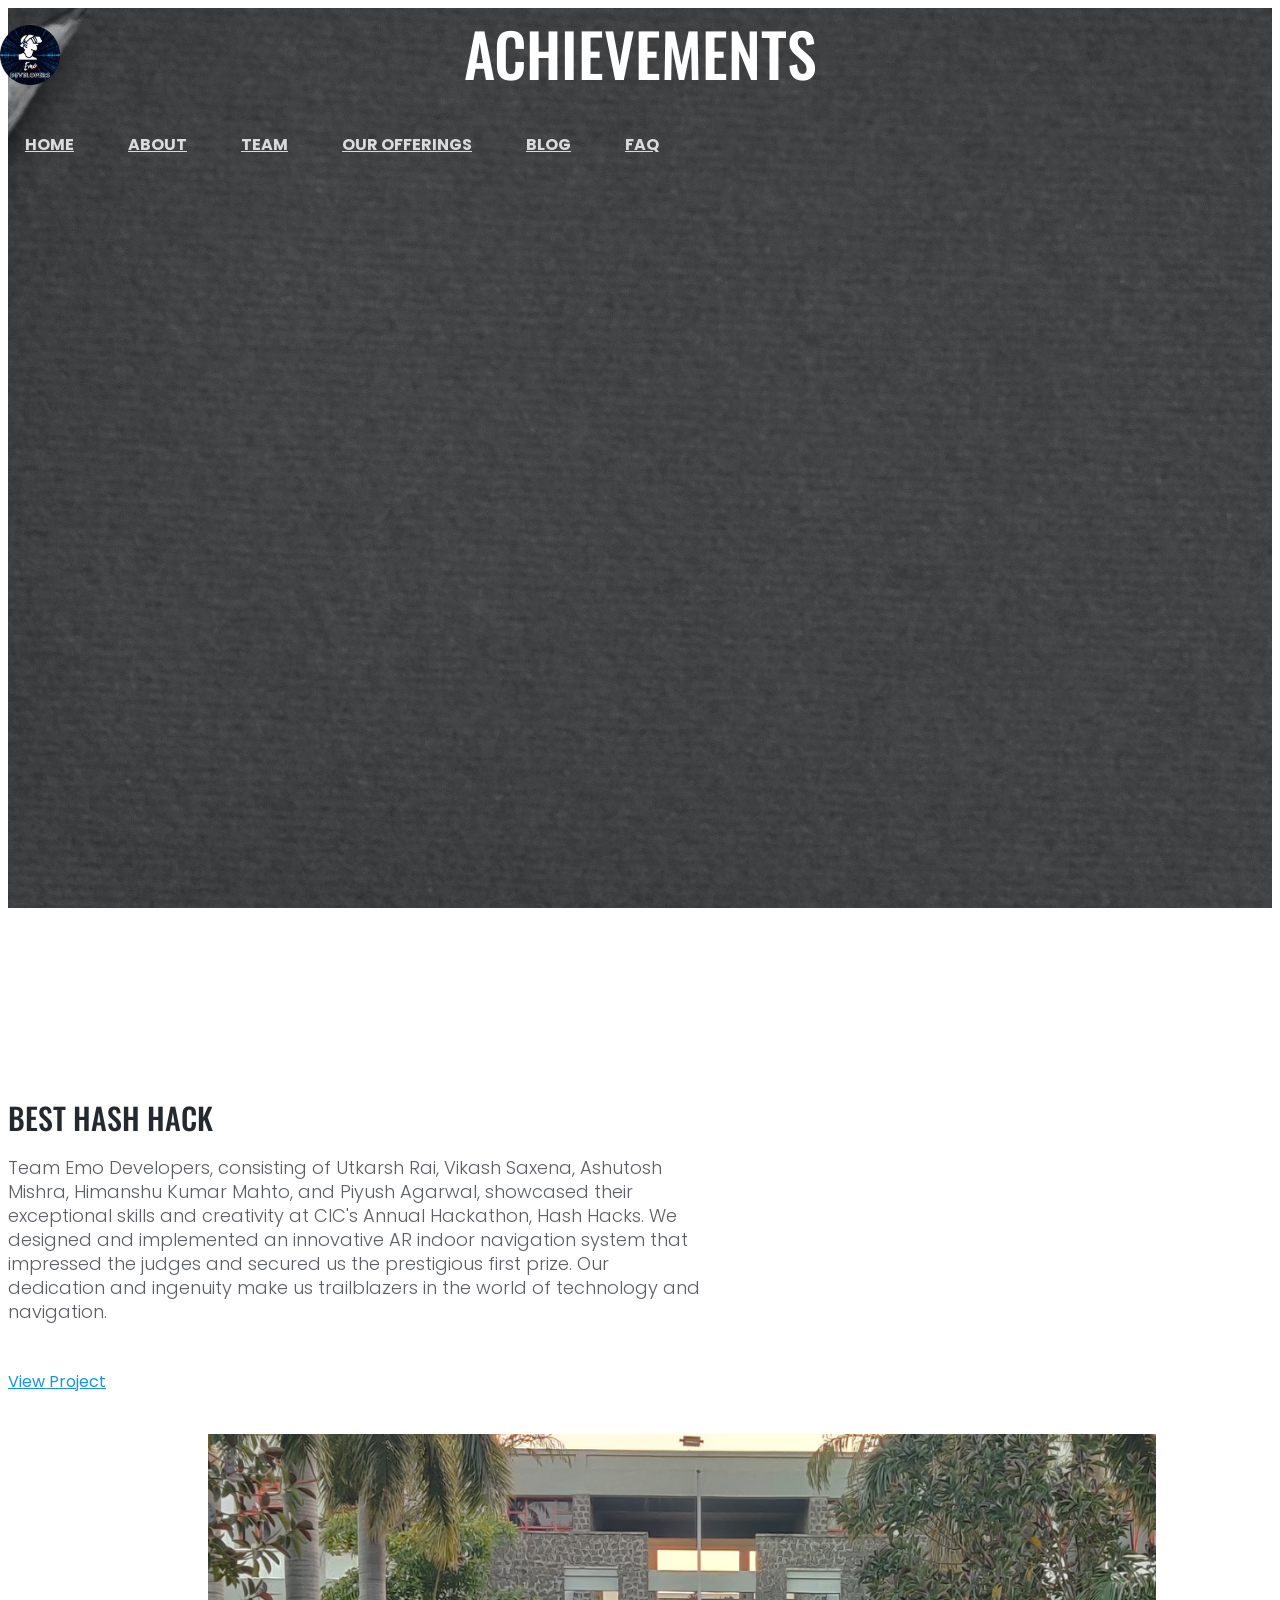
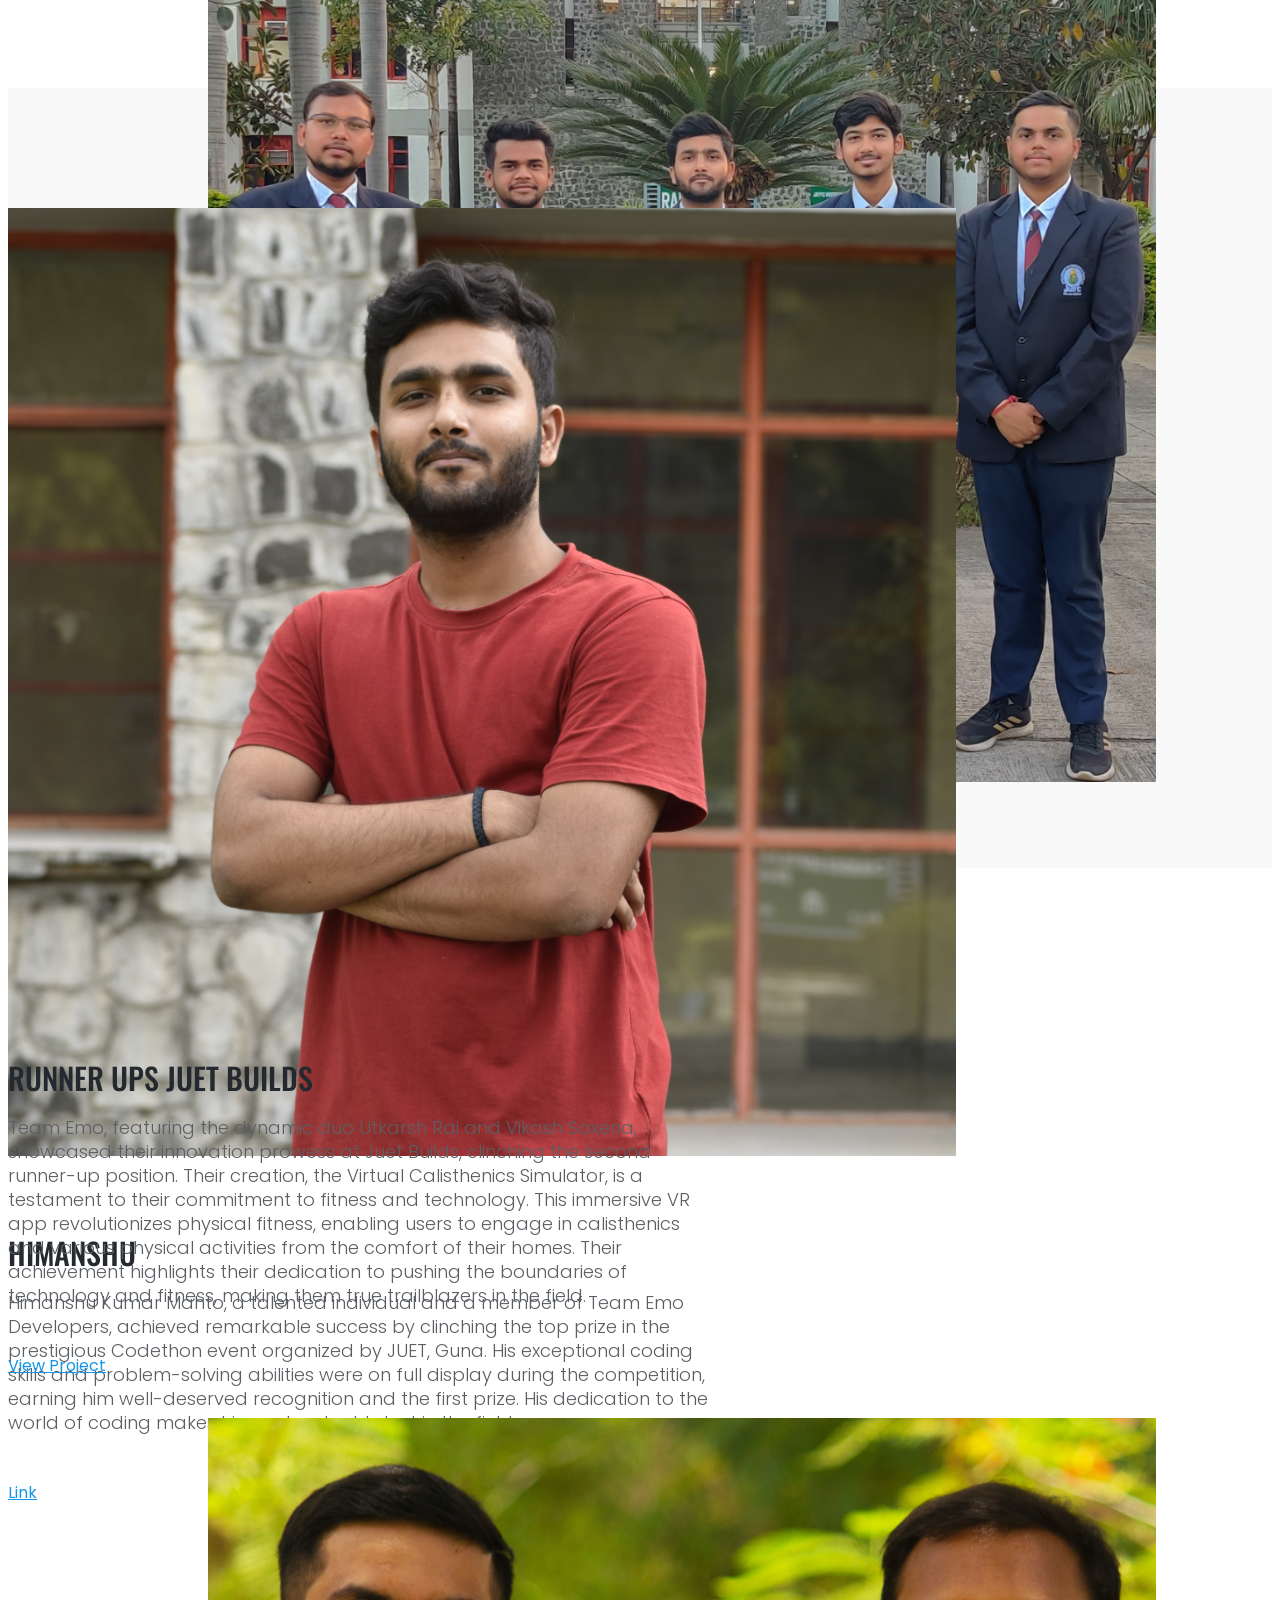
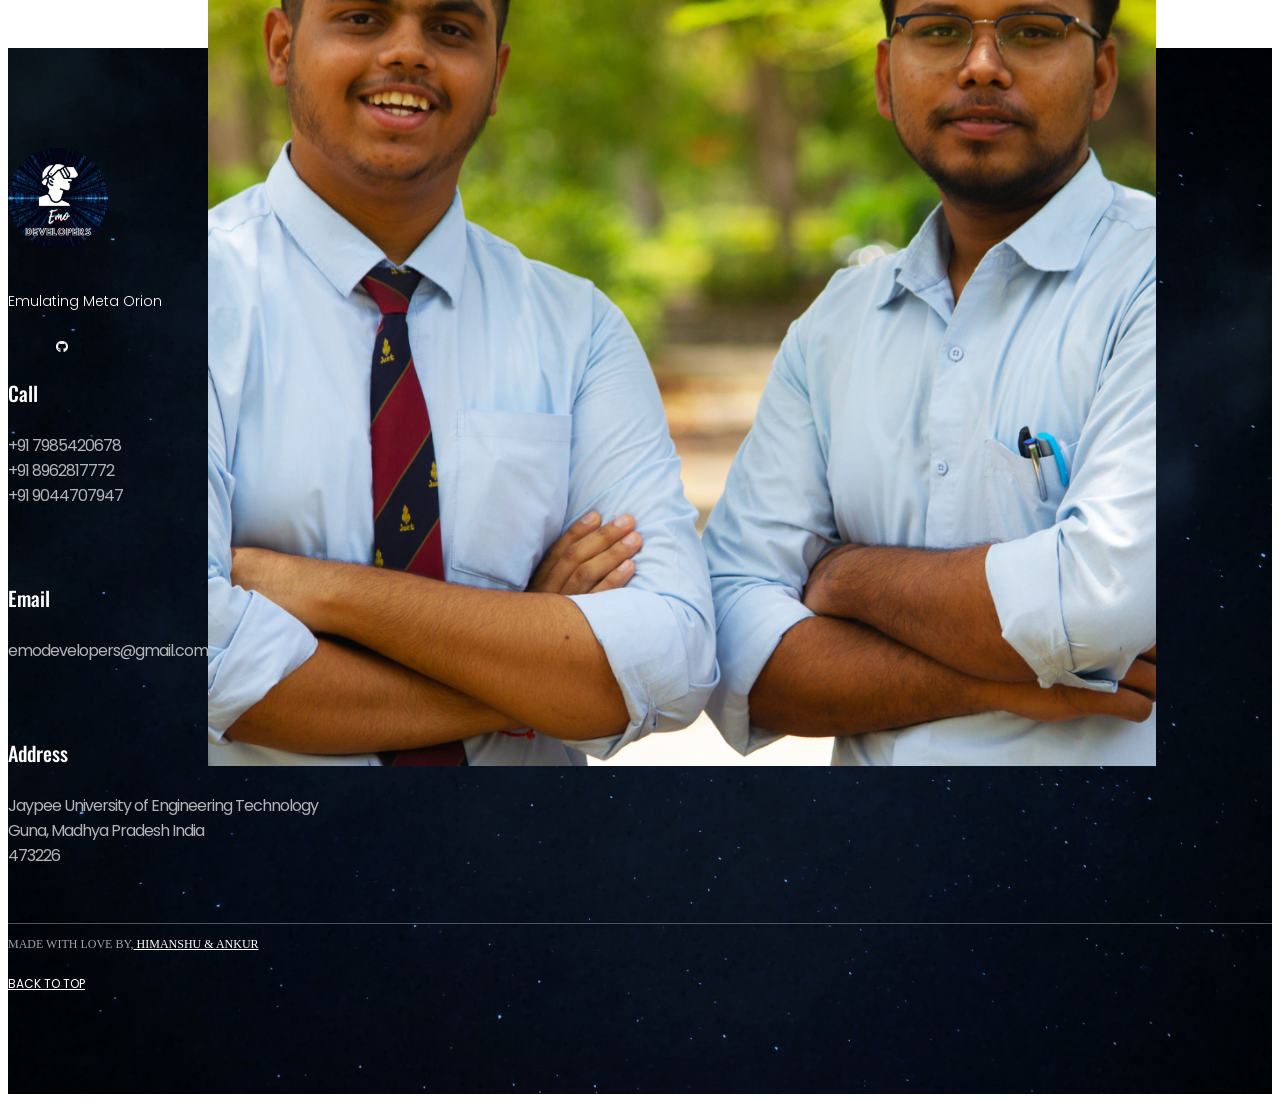
==== Achievements.html @ 31261d49 "Made changes to Achievements page" ====
<!DOCTYPE html>
<html lang="en">
    <head>
        <meta charset="utf-8">
            <meta http-equiv="x-ua-compatible" content="ie=edge">
            <title> Achievements</title>
            <meta name="description" content="Explore immersive AR and VR experiences | EMO Developers | Elevate your web and mobile projects with our expertise in AR, VR, Android, and Web development. Transform ideas into captivating digital realities.">
            <meta name="viewport" content="width=device-width, initial-scale=1">

            <link rel="manifest" href="site.webmanifest">
            <link rel="shortcut icon" type="image/x-icon" href="img/emoLogoCircular.png">
            <!-- Place favicon.ico in the root directory -->

            <!-- CSS here -->
            <link rel="stylesheet" href="css/bootstrap.min.css">
            <link rel="stylesheet" href="css/owl.carousel.min.css">
            <link rel="stylesheet" href="css/elegant.css">
            <link rel="stylesheet" href="css/magnific-popup.css">
            <link rel="stylesheet" href="css/fontawesome-all.min.css">
            <link rel="stylesheet" href="css/meanmenu.css">
            <link rel="stylesheet" href="css/default.css">
            <link rel="stylesheet" href="css/style.css">
            <link rel="stylesheet" href="css/responsive.css">
            <link rel="stylesheet" href="https://cdnjs.cloudflare.com/ajax/libs/font-awesome/6.0.0-beta3/css/all.min.css">
    </head>
    <body>
        <header>
            <div class="header-area  transparent-header">
                <div class="container">
                    <div class="row">
                        <div class="col-xl-2 col-lg-2 col-md-2">
                            <div class="logo">
                                <a href="index.html"> <img src="img/emoLogoCircular.png" alt="styler"  style="width: 60px;"/> </a>
                            </div>
                        </div>
                        <div class="col-xl-10 col-lg-10 col-md-10">
                            <div class="menu text-right">
                                <nav id="mobile-menu">
                                    <ul>
                                        <li> <a href="index.html"> HOME </a></li>
                                        <li> <a name="#about" href="index.html">About</a></li>
                                        <li> <a href="#team"> Team </a></li>
                                        <li> <a href="#services">Our Offerings</a></li>
                                        <li> <a href="#blog"> Blog</a></li>
                                        <li> <a href="#faq"> FAQ</a></li>
                                            <!-- <a href="#"> <i class="icon_bag_alt"></i> </a>
                                            <a href="#"> <i class="icon_search"></i> </a> -->
                                    </ul>
                                </nav>
                                <div class="mobile-menu"> </div>
                            </div>
                        </div>
                    </div>
                </div>
            </div>
        </header>

        <div class="slider-area" id="Home">
            <!-- <div class="slider-active owl-carousel"> -->
                <div class="single-slider d-flex justify-content-center align-items-center" style="background-image: url(img/bg/blogbackground.jpg);">
                    <div class="slider-inner">
                        <h2>Achievements</h2>
                    </div>
                </div>
        </div>
        <!-- Image on right and text on the left -->
        <div class="welcome-area pt-120 pb-60" id="about" style="height: 600px;">
            <div class="container">
                <div class="row">
                    <div class="col-xl-6 col-lg-6">
                        <div class="welcome mt-70 mb-40">
                            <h2> BEST HASH HACK</h2>
                            <p style="font-size: 18px; width: 700px;">Team Emo Developers, consisting of Utkarsh Rai, Vikash Saxena, Ashutosh Mishra, Himanshu Kumar Mahto, and Piyush Agarwal, showcased their exceptional skills and creativity at CIC's Annual Hackathon, Hash Hacks. We designed and implemented an innovative AR indoor navigation system that impressed the judges and secured us the prestigious first prize. Our dedication and ingenuity make us trailblazers in the world of technology and navigation. </p>
                                <br>
                            <a href="https://devfolio.co/projects/ar-go-7ef9" class="link" style="background-color: transparent;  transition: none; box-shadow: none; " >View Project</a>
                        </div>
                    </div>
                    <div class="col-xl-6 col-lg-6">
                        <div class="welcome mb-40">
                            <img src="img/Achievements/CIC.png" alt="" style="width: 75%; margin-left: 200px;"/>
                        </div>
                    </div>
                </div>
            </div>
        </div>
        <!-- <hr style="height:1px;border:none;color:#333;background-color:#333;"> -->
        <!-- shaded with image on the left and text on the right -->
        <div class="welcome-area pt-120 pb-60" id="about" style="height: 600px;  background: #F9F9F9;">
            <div class="container">
                <div class="row">
                    <div class="col-xl-6 col-lg-6">
                        <div class="welcome mb-40">
                            <img src="img/team/himanshumahto.jpg" alt="" style="width: 75%;"/>
                        </div>
                    </div>
                    <div class="col-xl-6 col-lg-6">
                        <div class="welcome mt-70 mb-40">
                            <h2> Himanshu</h2>
                            <p style="font-size: 18px; width: 700px;">Himanshu Kumar Mahto, a talented individual and a member of Team Emo Developers, achieved remarkable success by clinching the top prize in the prestigious Codethon event organized by JUET, Guna. His exceptional coding skills and problem-solving abilities were on full display during the competition, earning him well-deserved recognition and the first prize. His dedication to the world of coding makes him a standout talent in the field.. </p>
                                <br>
                            <a href="#contact" class="link" style="background-color: transparent;  transition: none; box-shadow: none; " >Link</a>
                        </div>
                    </div>
                </div>
            </div>
        </div>
        <!-- Image on right and text on the left -->
        <div class="welcome-area pt-120 pb-60" id="about" style="height: 600px;" >
            <div class="container">
                <div class="row">
                    <div class="col-xl-6 col-lg-6">
                        <div class="welcome mt-70 mb-40">
                            <h2> Runner Ups JUET Builds</h2>
                            <p style="font-size: 18px; width: 700px;">Team Emo, featuring the dynamic duo Utkarsh Rai and Vikash Saxena, showcased their innovation prowess at Juet Builds, clinching the second runner-up position. Their creation, the Virtual Calisthenics Simulator, is a testament to their commitment to fitness and technology. This immersive VR app revolutionizes physical fitness, enabling users to engage in calisthenics and various physical activities from the comfort of their homes. Their achievement highlights their dedication to pushing the boundaries of technology and fitness, making them true trailblazers in the field. </p>
                                <br>
                            <a href="https://devfolio.co/projects/virtual-calisthenics-simulator-5dec" class="link" style="background-color: transparent;  transition: none; box-shadow: none; " >View Project</a>
                        </div>
                    </div>
                    <div class="col-xl-6 col-lg-6">
                        <div class="welcome mb-40">
                            <img src="img/Achievements/JUET Builds.png" alt="" style="width: 75%; margin-left: 200px;"/>
                        </div>
                    </div>
                </div>
            </div>
        </div>
        <!-- Footer Area -->
<!-- <a href="contact"> -->
    <footer> 
        <div class="footer-top pt-100 pb-90" style="background-image:url(img/bg/contactBg.jpg)" id="contact">
            <div class="container">
                <div class="row">
                    <div class="col-xl-5 col-lg-5">
                        <div class="footer-widget">
                            <img src="img/emoLogoCircular.png" alt="Stylux" style="width: 100px;"/>
                            <p>Emulating Meta Orion<br></p>
                            <ul class="footer-social">
                                <!-- <li> <a href="#" > <i class="social_facebook "> </i> </a> </li> -->
                                <li> <a href="https://twitter.com/Emo_Developers" target="_blank"> <i class="social_twitter"> </i> </a> </li>
                                <li> <a href="https://www.linkedin.com/in/emodev/" target="_blank"> <i class="social_linkedin "> </i> </a> </li>
                                <li> <a href="https://github.com/Emulating-Meta-Orion/" target="_blank"> <i class=" fab fa-github"> </i> </a> </li>
                                <!-- <li> <a href="#" > <i class="social_vimeo "> </i> </a> </li>
                                <li> <a href="#" > <i class="social_dribbble"> </i> </a> </li> -->
                            </ul>
                        </div>
                    </div>
                    <div class="col-xl-7 col-lg-7 ">
                        <div class="row">
                            <div class="col-xl-4 col-lg-4 col-md-4">
                                <div class="footer-widget mb-55">
                                    <h3> Call </h3>
                                    <span>+91 7985420678</span>
                                    <span>+91 8962817772</span>
                                    <span>+91 9044707947</span>
                                </div>
                            </div>
                            <div class="col-xl-4 col-lg-4 col-md-4">
                                <div class="footer-widget mb-55">
                                    <h3> Email </h3>
                                    <span>emodevelopers@gmail.com</span>
                                </div>
                            </div>
                            <div class="col-xl-4 col-lg-4 col-md-4">
                                <div class="footer-widget  mb-55">
                                    <h3> Address </h3>
                                    <span>Jaypee University of Engineering Technology<br>
                                    Guna, Madhya Pradesh India<br> 473226<br>
                                    </span>
                                </div>
                            </div>
                        </div>
                        <div class="row ">
                            <div class="col-xl-12 ">
                                <div class="custom_border">
                                        <div class="copy-right float-left">
                                            <p>Made With Love by,<a href="#"> Himanshu & Ankur</a></p>
                                        </div>

                                        <div class="back_to_top text-right d-none d-sm-block"> 
                                            <a href="Achievements.html"> back to top </a> 
                                        </div>
                                </div>
                            </div>
                        </div>
                    </div>
                </div>
            </div>
        </footer></a>
                <!-- JS here -->
                <script src="js/vendor/jquery-1.12.4.min.js"></script>
                <script src="js/popper.min.js"></script>
                <script src="js/bootstrap.min.js"></script>
                <script src="js/owl.carousel.min.js"></script>
                <script src="js/jquery.meanmenu.min.js"></script>
                <script src="js/jquery.magnific-popup.min.js"></script>
                <script src="js/plugins.js"></script>
                <script src="js/main.js"></script>
    </body>
</html>
---- css/default.css ----
/* Deafult Margin & Padding */
/*-- Margin Top --*/
.mt-5 {
	margin-top: 5px;
}
.mt-10 {
	margin-top: 10px;
}
.mt-15 {
	margin-top: 15px;
}
.mt-20 {
	margin-top: 20px;
}
.mt-25 {
	margin-top: 25px;
}
.mt-30 {
	margin-top: 30px;
}
.mt-35 {
	margin-top: 35px;
}
.mt-40 {
	margin-top: 40px;
}
.mt-45 {
	margin-top: 45px;
}
.mt-50 {
	margin-top: 50px;
}
.mt-55 {
	margin-top: 55px;
}
.mt-60 {
	margin-top: 60px;
}
.mt-65 {
	margin-top: 65px;
}
.mt-70 {
	margin-top: 70px;
}
.mt-75 {
	margin-top: 75px;
}
.mt-80 {
	margin-top: 80px;
}
.mt-85 {
	margin-top: 85px;
}
.mt-90 {
	margin-top: 90px;
}
.mt-95 {
	margin-top: 95px;
}
.mt-100 {
	margin-top: 100px;
}
.mt-105 {
	margin-top: 105px;
}
.mt-110 {
	margin-top: 110px;
}
.mt-115 {
	margin-top: 115px;
}
.mt-120 {
	margin-top: 120px;
}
.mt-125 {
	margin-top: 125px;
}
.mt-130 {
	margin-top: 130px;
}
.mt-135 {
	margin-top: 135px;
}
.mt-140 {
	margin-top: 140px;
}
.mt-145 {
	margin-top: 145px;
}
.mt-150 {
	margin-top: 150px;
}
.mt-155 {
	margin-top: 155px;
}
.mt-160 {
	margin-top: 160px;
}
.mt-165 {
	margin-top: 165px;
}
.mt-170 {
	margin-top: 170px;
}
.mt-175 {
	margin-top: 175px;
}
.mt-180 {
	margin-top: 180px;
}
.mt-185 {
	margin-top: 185px;
}
.mt-190 {
	margin-top: 190px;
}
.mt-195 {
	margin-top: 195px;
}
.mt-200 {
	margin-top: 200px;
}
/*-- Margin Bottom --*/

.mb-5 {
	margin-bottom: 5px;
}
.mb-10 {
	margin-bottom: 10px;
}
.mb-15 {
	margin-bottom: 15px;
}
.mb-20 {
	margin-bottom: 20px;
}
.mb-25 {
	margin-bottom: 25px;
}
.mb-30 {
	margin-bottom: 30px;
}
.mb-35 {
	margin-bottom: 35px;
}
.mb-40 {
	margin-bottom: 40px;
}
.mb-45 {
	margin-bottom: 45px;
}
.mb-50 {
	margin-bottom: 50px;
}
.mb-55 {
	margin-bottom: 55px;
}
.mb-60 {
	margin-bottom: 60px;
}
.mb-65 {
	margin-bottom: 65px;
}
.mb-70 {
	margin-bottom: 70px;
}
.mb-75 {
	margin-bottom: 75px;
}
.mb-80 {
	margin-bottom: 80px;
}
.mb-85 {
	margin-bottom: 85px;
}
.mb-90 {
	margin-bottom: 90px;
}
.mb-95 {
	margin-bottom: 95px;
}
.mb-100 {
	margin-bottom: 100px;
}
.mb-105 {
	margin-bottom: 105px;
}
.mb-110 {
	margin-bottom: 110px;
}
.mb-115 {
	margin-bottom: 115px;
}
.mb-120 {
	margin-bottom: 120px;
}
.mb-125 {
	margin-bottom: 125px;
}
.mb-130 {
	margin-bottom: 130px;
}
.mb-135 {
	margin-bottom: 135px;
}
.mb-140 {
	margin-bottom: 140px;
}
.mb-145 {
	margin-bottom: 145px;
}
.mb-150 {
	margin-bottom: 150px;
}
.mb-155 {
	margin-bottom: 155px;
}
.mb-160 {
	margin-bottom: 160px;
}
.mb-165 {
	margin-bottom: 165px;
}
.mb-170 {
	margin-bottom: 170px;
}
.mb-175 {
	margin-bottom: 175px;
}
.mb-180 {
	margin-bottom: 180px;
}
.mb-185 {
	margin-bottom: 185px;
}
.mb-190 {
	margin-bottom: 190px;
}
.mb-195 {
	margin-bottom: 195px;
}
.mb-200 {
	margin-bottom: 200px;
}
/*-- Padding Top --*/

.pt-5 {
	padding-top: 5px;
}
.pt-10 {
	padding-top: 10px;
}
.pt-15 {
	padding-top: 15px;
}
.pt-20 {
	padding-top: 20px;
}
.pt-25 {
	padding-top: 25px;
}
.pt-30 {
	padding-top: 30px;
}
.pt-35 {
	padding-top: 35px;
}
.pt-40 {
	padding-top: 40px;
}
.pt-45 {
	padding-top: 45px;
}
.pt-50 {
	padding-top: 50px;
}
.pt-55 {
	padding-top: 55px;
}
.pt-60 {
	padding-top: 60px;
}
.pt-65 {
	padding-top: 65px;
}
.pt-70 {
	padding-top: 70px;
}
.pt-75 {
	padding-top: 75px;
}
.pt-80 {
	padding-top: 80px;
}
.pt-85 {
	padding-top: 85px;
}
.pt-90 {
	padding-top: 90px;
}
.pt-95 {
	padding-top: 95px;
}
.pt-100 {
	padding-top: 100px;
}
.pt-105 {
	padding-top: 105px;
}
.pt-110 {
	padding-top: 110px;
}
.pt-115 {
	padding-top: 115px;
}
.pt-120 {
	padding-top: 120px;
}
.pt-125 {
	padding-top: 125px;
}
.pt-130 {
	padding-top: 130px;
}
.pt-135 {
	padding-top: 135px;
}
.pt-140 {
	padding-top: 140px;
}
.pt-145 {
	padding-top: 145px;
}
.pt-150 {
	padding-top: 150px;
}
.pt-155 {
	padding-top: 155px;
}
.pt-160 {
	padding-top: 160px;
}
.pt-165 {
	padding-top: 165px;
}
.pt-170 {
	padding-top: 170px;
}
.pt-175 {
	padding-top: 175px;
}
.pt-180 {
	padding-top: 180px;
}
.pt-185 {
	padding-top: 185px;
}
.pt-190 {
	padding-top: 190px;
}
.pt-195 {
	padding-top: 195px;
}
.pt-200 {
	padding-top: 200px;
}
/*-- Padding Bottom --*/

.pb-5 {
	padding-bottom: 5px;
}
.pb-10 {
	padding-bottom: 10px;
}
.pb-15 {
	padding-bottom: 15px;
}
.pb-20 {
	padding-bottom: 20px;
}
.pb-25 {
	padding-bottom: 25px;
}
.pb-30 {
	padding-bottom: 30px;
}
.pb-35 {
	padding-bottom: 35px;
}
.pb-40 {
	padding-bottom: 40px;
}
.pb-45 {
	padding-bottom: 45px;
}
.pb-50 {
	padding-bottom: 50px;
}
.pb-55 {
	padding-bottom: 55px;
}
.pb-60 {
	padding-bottom: 60px;
}
.pb-65 {
	padding-bottom: 65px;
}
.pb-70 {
	padding-bottom: 70px;
}
.pb-75 {
	padding-bottom: 75px;
}
.pb-80 {
	padding-bottom: 80px;
}
.pb-85 {
	padding-bottom: 85px;
}
.pb-90 {
	padding-bottom: 90px;
}
.pb-95 {
	padding-bottom: 95px;
}
.pb-100 {
	padding-bottom: 100px;
}
.pb-105 {
	padding-bottom: 105px;
}
.pb-110 {
	padding-bottom: 110px;
}
.pb-115 {
	padding-bottom: 115px;
}
.pb-120 {
	padding-bottom: 120px;
}
.pb-125 {
	padding-bottom: 125px;
}
.pb-130 {
	padding-bottom: 130px;
}
.pb-135 {
	padding-bottom: 135px;
}
.pb-140 {
	padding-bottom: 140px;
}
.pb-145 {
	padding-bottom: 145px;
}
.pb-150 {
	padding-bottom: 150px;
}
.pb-155 {
	padding-bottom: 155px;
}
.pb-160 {
	padding-bottom: 160px;
}
.pb-165 {
	padding-bottom: 165px;
}
.pb-170 {
	padding-bottom: 170px;
}
.pb-175 {
	padding-bottom: 175px;
}
.pb-180 {
	padding-bottom: 180px;
}
.pb-185 {
	padding-bottom: 185px;
}
.pb-190 {
	padding-bottom: 190px;
}
.pb-195 {
	padding-bottom: 195px;
}
.pb-200 {
	padding-bottom: 200px;
}



/*-- Padding Left --*/
.pl-0 {
	padding-left: 0px;
}
.pl-5 {
	padding-left: 5px;
}
.pl-10 {
	padding-left: 10px;
}
.pl-15 {
	padding-left: 15px;
}
.pl-20{
	padding-left: 20px;
}
.pl-25 {
	padding-left: 35px;
}
.pl-30 {
	padding-left: 30px;
}
.pl-35 {
	padding-left: 35px;
}

.pl-35 {
	padding-left: 35px;
}

.pl-40 {
	padding-left: 40px;
}

.pl-45 {
	padding-left: 45px;
}

.pl-50 {
	padding-left: 50px;
}

.pl-55 {
	padding-left: 55px;
}

.pl-60 {
	padding-left: 60px;
}
.pl-65 {
	padding-left: 65px;
}
.pl-70 {
	padding-left: 70px;
}
.pl-75 {
	padding-left: 75px;
}
.pl-80 {
	padding-left: 80px;
}
.pl-85 {
	padding-left: 80px;
}
.pl-90 {
	padding-left: 90px;
}
.pl-95 {
	padding-left: 95px;
}
.pl-100 {
	padding-left: 100px;
}


/*-- Padding Right --*/
.pr-0 {
	padding-right: 0px;
}
.pr-5 {
	padding-right: 5px;
}
.pr-10 {
	padding-right: 10px;
}
.pr-15 {
	padding-right: 15px;
}
.pr-20{
	padding-right: 20px;
}
.pr-25 {
	padding-right: 35px;
}
.pr-30 {
	padding-right: 30px;
}
.pr-35 {
	padding-right: 35px;
}

.pr-35 {
	padding-right: 35px;
}

.pr-40 {
	padding-right: 40px;
}

.pr-45 {
	padding-right: 45px;
}

.pr-50 {
	padding-right: 50px;
}

.pr-55 {
	padding-right: 55px;
}

.pr-60 {
	padding-right: 60px;
}
.pr-65 {
	padding-right: 65px;
}
.pr-70 {
	padding-right: 70px;
}
.pr-75 {
	padding-right: 75px;
}
.pr-80 {
	padding-right: 80px;
}
.pr-85 {
	padding-right: 80px;
}
.pr-90 {
	padding-right: 90px;
}
.pr-95 {
	padding-right: 95px;
}
.pr-100 {
	padding-right: 100px;
}

/* font weight */
.f-700{font-weight: 700;}
.f-600{font-weight: 600;}
.f-500{font-weight: 500;}
.f-400{font-weight: 400;}
.f-300{font-weight: 300;}

/* Background Color */

.gray-bg {
	background: #F9F9F9;
}
.white-bg {
	background: #fff;
}
.black-bg {
	background: #222;
}
.theme-bg {
	background: #222;
}
.primary-bg {
	background: #222;
}
/* Color */

.white-color {
	color: #fff;
}
.black-color {
	color: #222;
}
.theme-color {
	color: #222;
}
.primary-color {
	color: #222;
}
/* black overlay */

[data-overlay] {
	position: relative;
}
[data-overlay]::before {
	background: #000 none repeat scroll 0 0;
	content: "";
	height: 100%;
	left: 0;
	position: absolute;
	top: 0;
	width: 100%;
	z-index: 1;
}
[data-overlay="3"]::before {
	opacity: 0.3;
}
[data-overlay="4"]::before {
	opacity: 0.4;
}
[data-overlay="5"]::before {
	opacity: 0.5;
}
[data-overlay="6"]::before {
	opacity: 0.6;
}
[data-overlay="7"]::before {
	opacity: 0.7;
}
[data-overlay="8"]::before {
	opacity: 0.8;
}
[data-overlay="9"]::before {
	opacity: 0.9;
}
---- css/style.css ----
/*
  Theme Name: Name -  Interior Designer - Styler 3rd
  Author: Yeasinarfatemon1to2@gmail.com
  Support: yeasinarfatemon1to2@gmail.com
  Description: Creative  HTML5 template.
  Version: 1.0
*/




/* 1. Theme default css */
@import url('https://fonts.googleapis.com/css?family=Oswald:500|Poppins:300,400&display=swap');
 body {
	font-family: 'Poppins', sans-serif;
}
.img {
	max-width: 100%;
	transition: all 0.3s ease-out 0s;
}
.f-left {
	float: left
}
.f-right {
	float: right
}
.fix {
	overflow: hidden
}
a,
.button {
	-webkit-transition: all 0.3s ease-out 0s;
	-moz-transition: all 0.3s ease-out 0s;
	-ms-transition: all 0.3s ease-out 0s;
	-o-transition: all 0.3s ease-out 0s;
	transition: all 0.3s ease-out 0s;
}
a:focus,
.button:focus {
	text-decoration: none;
	outline: none;
}
a:focus,
a:hover,
.portfolio-cat a:hover,
.footer -menu li a:hover {
	color: #2B96CC;
	text-decoration: none;
}
a,
button {
	color: #1696e7;
	outline: medium none;
}
button:focus,input:focus,input:focus,textarea,textarea:focus{outline: 0}
.uppercase {
	text-transform: uppercase;
}
.capitalize {
	text-transform: capitalize;
}
h1,
h2,
h3,
h4,
h5,
h6 {
	font-family: 'oswald', sans-serif;
	font-weight: normal;
	color: #313131;
	margin-top: 0px;
	font-style: normal;
	font-weight: 500;
	text-transform: normal;
}
h1 a,
h2 a,
h3 a,
h4 a,
h5 a,
h6 a {
	color: inherit;
}
h1 {
	font-size: 40px;
}
h2 {
	font-size: 35px;
}
h3 {
	font-size: 28px;
}
h4 {
	font-size: 22px;
}
h5 {
	font-size: 18px;
}
h6 {
	font-size: 16px;
}
ul {
	margin: 0px;
	padding: 0px;
}
li {
	list-style: none
}
p {
	font-size: 14px;
	font-weight: 300;
	line-height: 24px;
	color: #7e7e7e;
	margin-bottom: 15px;
}
html {
	scroll-behavior:smooth;
	/* roll-behavior */
}
*::-moz-selection {
	background: #d6b161;
	color: #fff;
	text-shadow: none;
}
::-moz-selection {
	background: #444;
	color: #fff;
	text-shadow: none;
}
::selection {
	background: #444;
	color: #fff;
	text-shadow: none;
}
*::-moz-placeholder {
	color: #555555;
	font-size: 14px;
	opacity: 1;
}
*::placeholder {
	color: #555555;
	font-size: 14px;
	opacity: 1;
}

/* button style */

.btn {
	-moz-user-select: none;
	border-radius: 0;
	color: #fefefe;
	cursor: pointer;
	display: inline-block;
	font-size: 12px;
	font-weight: 500;
	letter-spacing: 1px;
	line-height: 1;
	margin-bottom: 0;
	padding: 18px 32px;
	text-align: center;
	text-transform: uppercase;
	touch-action: manipulation;
	transition: all 0.3s ease 0s;
	vertical-align: middle;
	white-space: nowrap;
}
/* Styler Starting */
.transparent-header {
	position: absolute;
	top: 0;
	left: 0;
	width: 100%;
	z-index: 2;
	/* border-bottom: 1px solid #797b80; */
}
.logo {
	padding-top: 25px;
}
.menu nav ul li {
	display:inline-block;
}
.menu nav ul li a {
	text-transform: uppercase;
	font-size: 12px;
	font-weight: 500;
	color: #dbdbdb;
	padding: 40px 25px;
	display: inline-block;
}
.menu a {
	display: inline-block;
	color: #fff;
	padding: 0 5px;
}
/* Slider Area */
.single-slider {
	height: 100vh;
	background-size: cover;
	background-repeat: no-repeat;
	background-position: center;
	text-align:center;
}
.slider-inner span {
	font-size: 16px;
	text-transform: uppercase;
	color: #fff;
	letter-spacing: 5px;
	font-weight: 500;
}
.slider-inner h2 {
	font-size: 60px;
	color: #fff;
	text-transform: uppercase;
	margin-bottom: 15px;
	margin-top: 5px;
}
.slider-inner p {
	font-size: 15px;
	color: #fff;
	line-height: 24px;
	margin-bottom: 45px;
}
.slider-inner a {
	background-color: rgba(255,255,255 ,.2);
	border: 1px solid #fff;
}
.slider-inner a:hover {
	color:#222;
	background:#fff;
	border-color:transparent;
}
.slider-active.owl-carousel .owl-nav div {
	position: absolute;
	top: 50%;
	color: #fff;
	transform: translateY(-50%);
	font-size: 18px;
	left: 50px;
	background: rgba(36 , 41 , 47 , .5);
	height: 40px;
	width: 40px;
	line-height: 40px;
	transition:.3s;
	text-align: center;
}
.slider-active.owl-carousel .owl-nav div:hover {
	background:#fff;
	color:#222;
}
.slider-active.owl-carousel .owl-nav .owl-next {
	left:auto;
	right:50px;
}
/* Navigation panel */
nav#mobile-menu ul li a {
	font-size: 16px;
	font-weight: bold;
}

/* Welcome Area */
.welcome h2 {
	color: #24292f;
	font-size: 30px;
	line-height: 40px;
	margin-bottom: 15px;
	text-transform:uppercase;
}
.welcome p {
	color: #5b5f64;
	margin-bottom: 20px;
}
.welcome a {
	background: #24292F;
	margin-top: 20px;
	box-shadow: 4px 3px 10px rgba(0,0,0,.15);
}
.welcome a:hover {
	color:#222;
	background:#fff;
}
.welcome img {
	width:100%;
}
/* service Area */
.section-title h3 {
	font-size: 30px;
	color: #24292f;
	text-transform: uppercase;
	margin-bottom: 15px;
}
.section-title p {
	color: #5b5f64;
	margin:0;
}
/* Service Area*/
.single-service {
	display:flex;
}
.service-info {
	margin-left: 25px;
}
.service-info h4 {
	margin-bottom: 15px;
}
.service-info p {
	color: #5b5f64;
	margin:0;
}
.service-icon i {
	color: #24292f;
	background-color: #fff;
	height: 60px;
	width: 60px;
	display: inline-block;
	text-align: center;
	line-height: 60px;
	font-size: 25px;
	transition:.3s;
	box-shadow: 0px 0px 7px -4px #000;
}
.single-service:hover .service-icon i {
	background-color:#24292f;
	color:#fff;
}

/* Video Area */
.video-info h3 {
	color: #24292f;
	font-size: 30px;
	margin-bottom: 30px;
	text-transform:uppercase;
}
.video-info h5 {
	font-size: 18px;
	margin-bottom: 15px;
}
.video-info p {
	color: #5b5f64;
}

.video {
  position: relative;
}
.video a {
  position: absolute;
  top: 50%;
  left: 0;
  right: 0;
  margin: auto;
  text-align: center;
  transform:translateY(-50%);
}
.video img {
  width: 100%;
}
.video a img {
  width: inherit;
}
/* Call to Action  */
.cta-area,.testimonial-area,.footer-top {
	background-position:center;
	background-size:cover;
	background-repeat:no-repeat;
}
.cta h2 {
	font-size: 40px;
	line-height: 50px;
	color: #ffffff;
	font-weight: 600;
	text-transform: uppercase;
	margin-bottom: 40px;
}
.cta a{
	color:#24292f;
	background:#fff;
}
.cta a:hover {
	color:#fff;
	background:#24292f;
}
/* accordion Area */
.card {
	border:0;
	cursor: pointer;
	overflow:hidden;
	background:#f9f9f9;
}
.card-header {
	padding:0;
	background:#f9f9f9;
	border:0;
}
.card .card-header h2 button {
	letter-spacing: 0;
	background: #24292f;
	width: 100%;
	color: #fff;
	text-align: left;
	font-size: 15px;
	text-decoration: none;
	padding: 20px 35px;
	position:relative;
}
.card .card-header h2 button:before {
	content: "\32";
	position: absolute;
	font-family: ElegantIcons;
	font-size: 20px;
	color: #24292f;
	width: 40px;
	height: 40px;
	right: 15px;
	border-radius: 50%;
	text-align: center;
	line-height: 40px;
	top: 50%;
	color:#fff;
	background:#40444a;
	transform: translateY(-50%);
}
.card .card-header h2 button:after {
	content: "";
	position: absolute;
	height: 100%;
	width: 2px;
	transition:0;
	background:#40444a;
	top: 0;
	bottom: 0;
	right: 80px;
}
.card .card-header h2 button.collapsed {
	color: #24292f;
	background:#f9f9f9;
}
.card .card-header h2 button.collapsed:before {
	content: "\33";
	background: #ececec;
	color:#24292f;
}
.card .card-header h2 button.collapsed:after {
	background: #fff;
}
.card-body {
	padding:30px 40px;
}
.card-body p {
	line-height: 26px;
	margin: 0;
}





/* Testimonial area */
.testimonial-area .single-testimonial img {
	border-radius: 50%;
	margin-bottom: 40px;
	width:inherit;
	display:inline-block;
}
.single-testimonial p {
	font-size: 16px;
	color: #fff;
	line-height: 28px;
	margin-bottom: 30px;
}
.avater-info h3 {
	font-size: 18px;
	color: #fff;
}
.avater-info h3 span {
	font-size: 16px;
	font-weight: 300;
}
.avater-info ul li {
	color: #fff;
	display: inline-block;
	margin: 3px;
	font-size:12px;
}
.testimonial-active.owl-carousel .owl-nav div {
	font-size:24px;
	position: absolute;
	top: 50%;
	color: #fff;
	left: 125px;
	transform:translateY(-50%);
	padding:5px;
}
.testimonial-active.owl-carousel .owl-nav .owl-next {
	right:125px;
	left:auto;
}
/* Blog Area */
.single-blog img {
	width:100%;
}

.blog-info {
	margin-top: 25px;
}
.blog-info span {
	font-size: 15px;
	color: #828486;
	font-weight: 300;
	font-family: Oswald;
}
.blog-info span span {
	padding: 0 5px;
}
.blog-info h4 {
	font-size: 22px;
	color: #838589;
	line-height: 30px;
	margin-top: 5px;
	margin-bottom: 15px;
	transition:.3s;
}
.blog-info p {
	color: #5b5f64;
	margin:0;
}
.single-blog:hover .blog-info h4{
	color:#24292f;
}
/* Brand Area */
.brand-active .single-brand {
	text-align: center;
}
.brand-active .single-brand a {
	display:inline-block;
}
.brand-active .single-brand img {
	width:inherit;
}
/* Footer area */
.footer-widget img {
	padding-bottom:20px;
}
.footer-widget p {
	color: #fff;
	margin-bottom: 20px;
}
ul.footer-social li {
	display:inline-block;
}
ul.footer-social li a {
	color: #f9f9f9;
	font-size: 12px;
	margin: 0 10px;
}
ul.footer-social li a:hover {
	color:#c1c1c1;
}
ul.footer-social li:first-child a {
	margin-left:0;
}
.footer-widget h3 {
	color: #fff;
	padding-top: 20px;
	font-size: 20px;
	margin-bottom: 25px;
}
.footer-widget span {
	font-size: 16px;
	color: #b2b4b7;
	display: block;
	line-height: 25px;
	letter-spacing: -1px;
}
.copy-right p {
	margin: 0;
	font-size: 12px;
	color: #9fa4a9;
	line-height: 40px;
	font-family: Montserrat;
	text-transform:uppercase;
}
.copy-right p a {
	color:#fff;
}
.back_to_top a {
	font-size: 12px;
	color: #fff;
	text-transform: uppercase;
	line-height: 40px;
}
.back_to_top {
	overflow:hidden;
}
.custom_border {
	border-top:1px solid #4D535A
}

/* mean Manu */
.mean-container a.meanmenu-reveal {
	margin-top: -45px;
}

/* PreLoader */
.preloader {
	position:absolute;
	top:0;
	left:0;
	width:100%;
	height:100%;
	background-color:#fff;
	background-position:center;
	z-index:9999;
	background-repeat:no-repeat;
}
---- css/responsive.css ----
/* Normal desktop :1200px. */
@media (min-width: 1200px) and (max-width: 1500px) {


}


/* Normal desktop :992px. */
@media (min-width: 992px) and (max-width: 1200px) {
.welcome.mt-70 {
	margin-top:0;
}
.video-info.mt-25 {
	margin-top:0;
}
.testimonial-active.owl-carousel .owl-nav {
	display:none;
}







}

 
/* Tablet desktop :768px. */
@media (min-width: 768px) and (max-width: 991px) {
.testimonial-active.owl-carousel .owl-nav {
	display:none;
}
.welcome.mt-70 {
	margin-top:0;
}
.video-info.mt-25 {
	margin-top:0;
}
.slider-active.owl-carousel .owl-nav{
	display:none;
}
.slider-inner h2 {
	font-size: 40px;
}
.menu nav ul li a {
	padding: 40px 10px;
}
.slider-inner p {
	font-size: 14px;
}
.project-area .mix-width {
	width: 50%;
	margin-bottom: 40px;
}
.footer-widget {
	margin-bottom: 50px;
}




}


 
/* small mobile :320px. */
@media (max-width: 767px) {
	
.footer-widget {
	margin-bottom: 50px;
}
.project-area .mix-width {
	width: 50%;
	margin-bottom: 40px;
}
.slider-active.owl-carousel .owl-nav{
	display:none;
}
.testimonial-active.owl-carousel .owl-nav {
	display:none;
}
.welcome.mt-70 {
	margin-top:0;
}
.video-info.mt-25 {
	margin-top:0;
}
.slider-inner h2 {
	font-size: 22px;
}
.slider-inner span {
	font-size: 11px;
	letter-spacing: 2px;
}
.slider-inner p {
	font-size: 12px;
	margin-bottom:30px;
}
.welcome h2 {
	font-size: 20px;
	line-height: 30px;
}
.section-title h3 {
	font-size: 25px;
	margin-bottom: 10px;
}
.video-info h3 {
	font-size: 25px;
	margin-bottom: 15px;
}
.cta h2 {
	font-size: 25px;
	line-height: 30px;
	margin-bottom: 25px;
}
.section-title p {
	font-size: 13px;
}
.single-testimonial p {
	font-size: 13px;
	line-height: 20px;
	margin-bottom: 20px;
}
.card .card-header h2 button::before {
	display:none;
}
.card .card-header h2 button:after {
	display:none;
} 
.card .card-header h2 button {
	padding: 15px;
}
.card-body {
	padding: 10px 15px;
}
.brand-active .single-brand img {
	width: inherit;
}
.span-none {
	display:inline-block;
}
 
}

/* For screens smaller than 480px */
/* @media only screen and (max-width: 480px) {
	.card .card-header h2 button {
	  font-size: 14px; 
	}
}
  */
/* Large Mobile :480px. */
@media only screen and (min-width: 480px) and (max-width: 767px) {
.container {width:450px}
.slider-inner span {
	font-size: 14px;
	letter-spacing: 3px;
}
.slider-inner h2 {
	font-size: 30px;
}
.slider-inner p {
	font-size: 13px;
}
.span-none {
	display:inline-block;
}
}
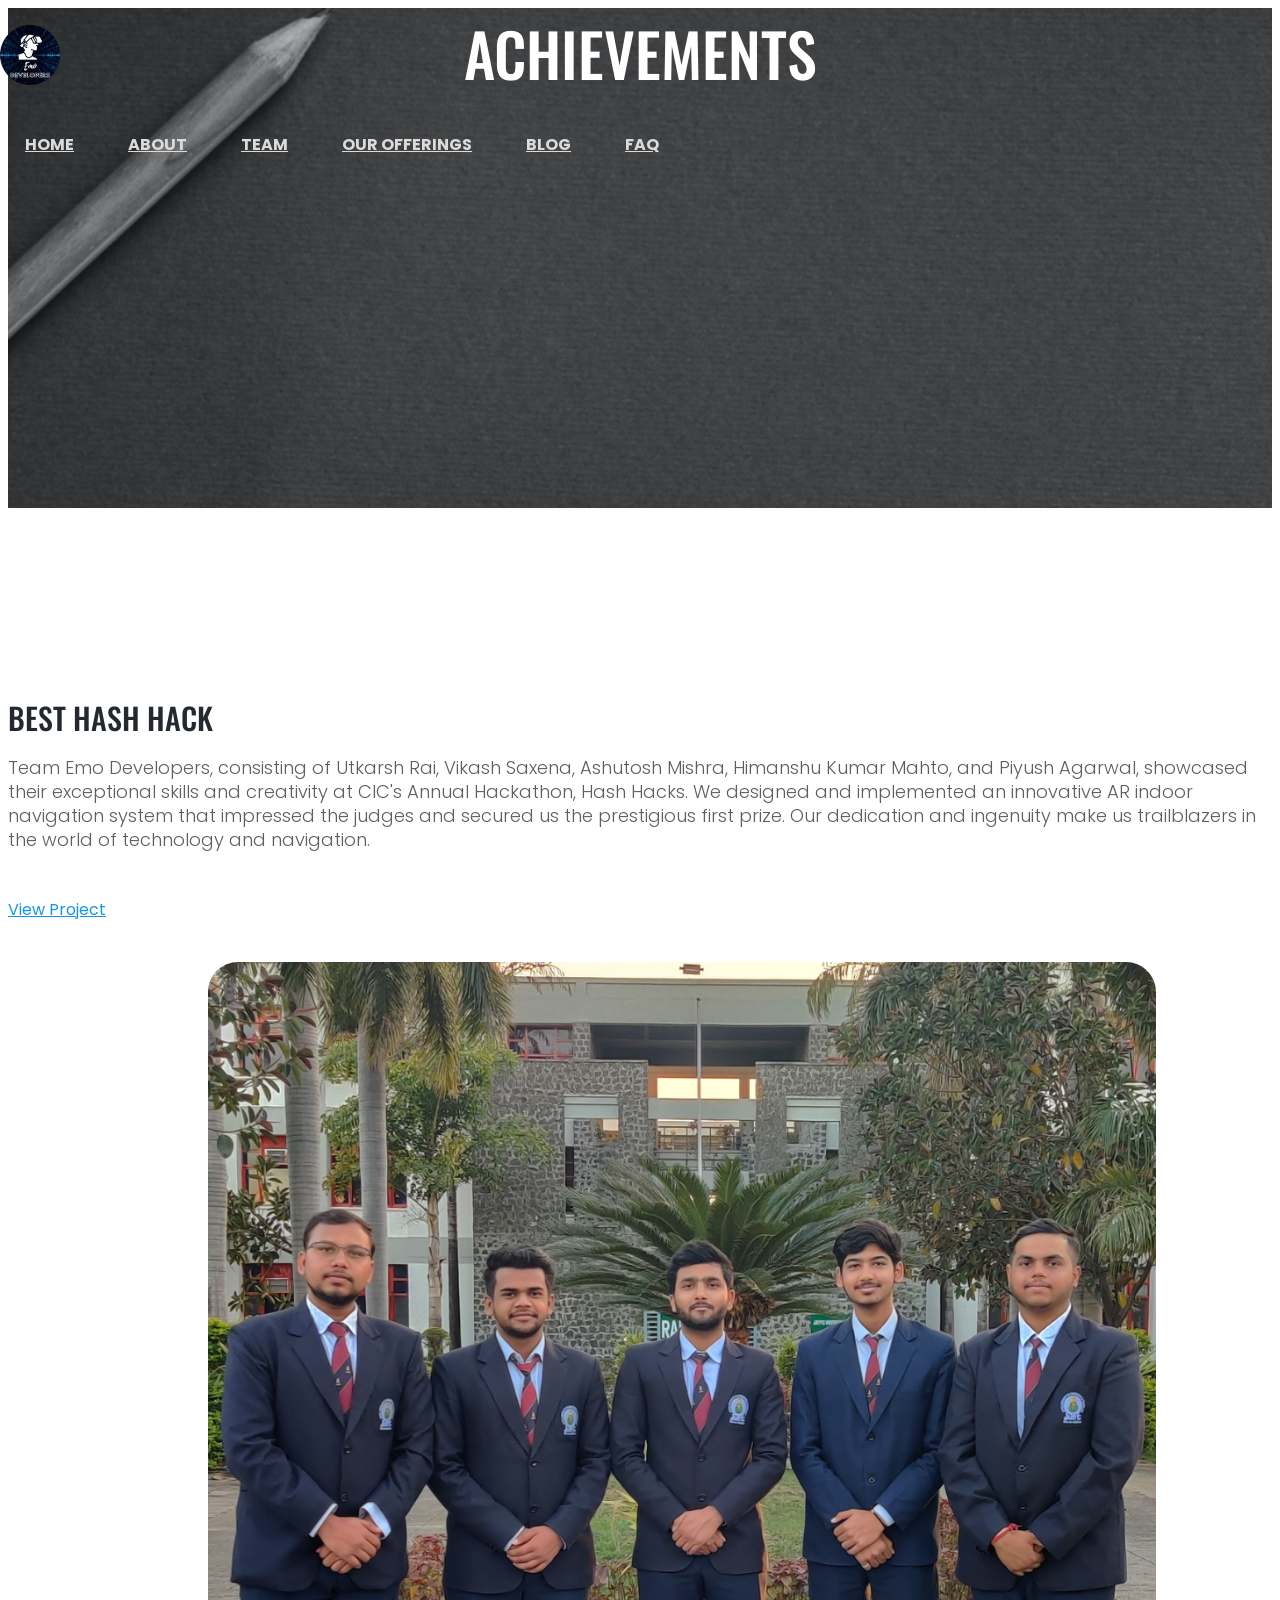
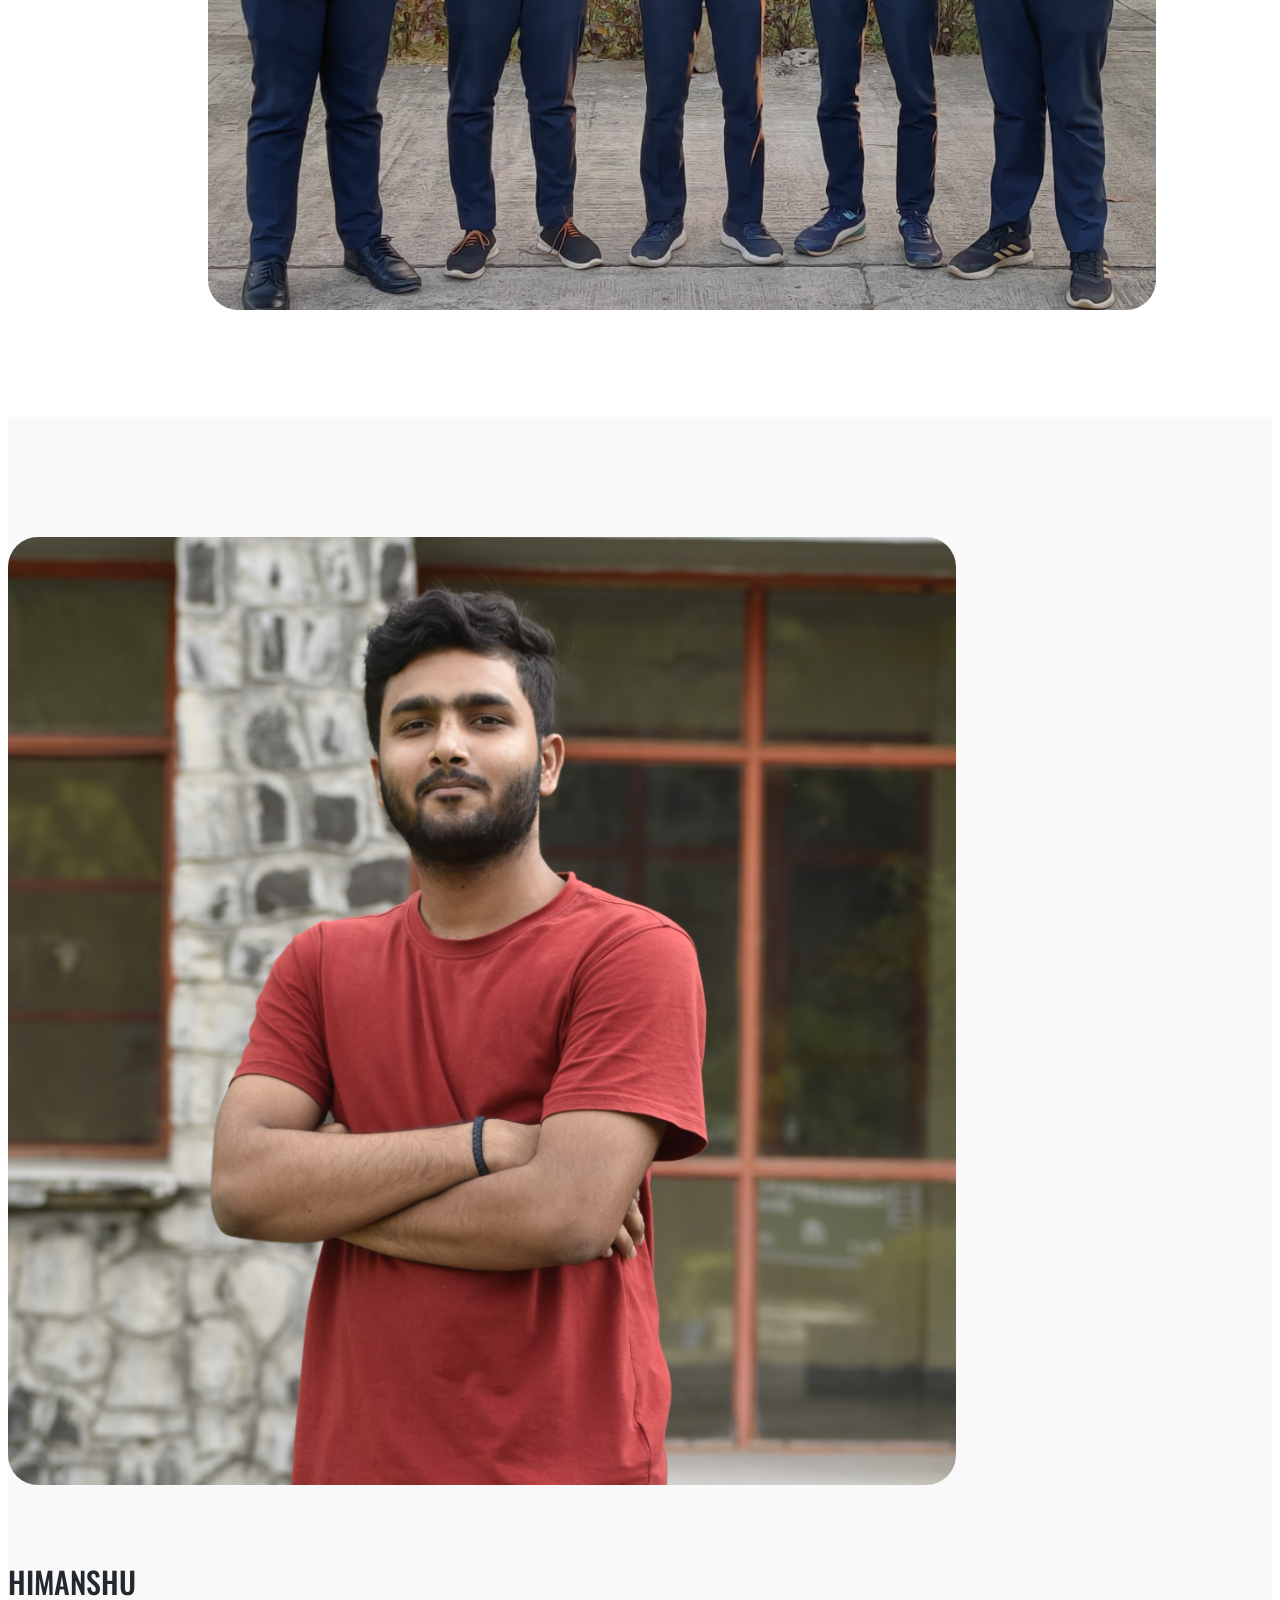
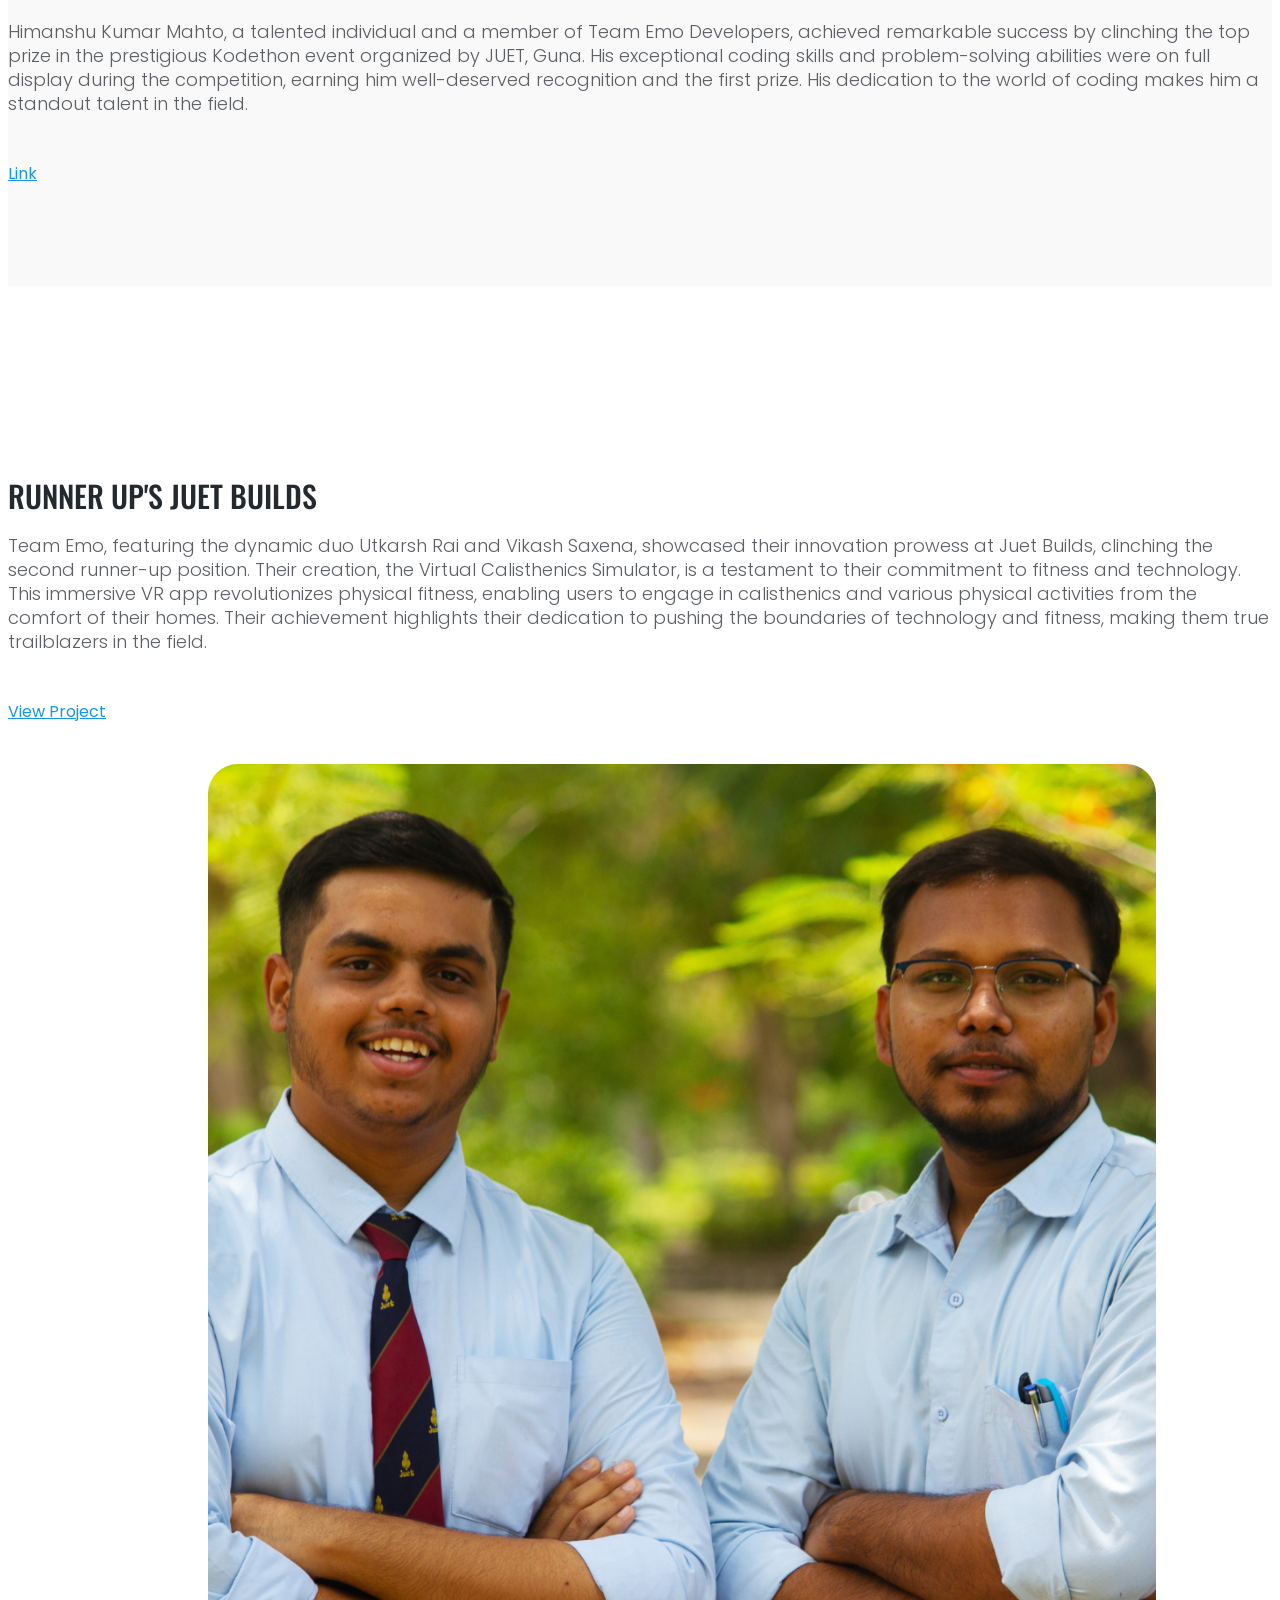
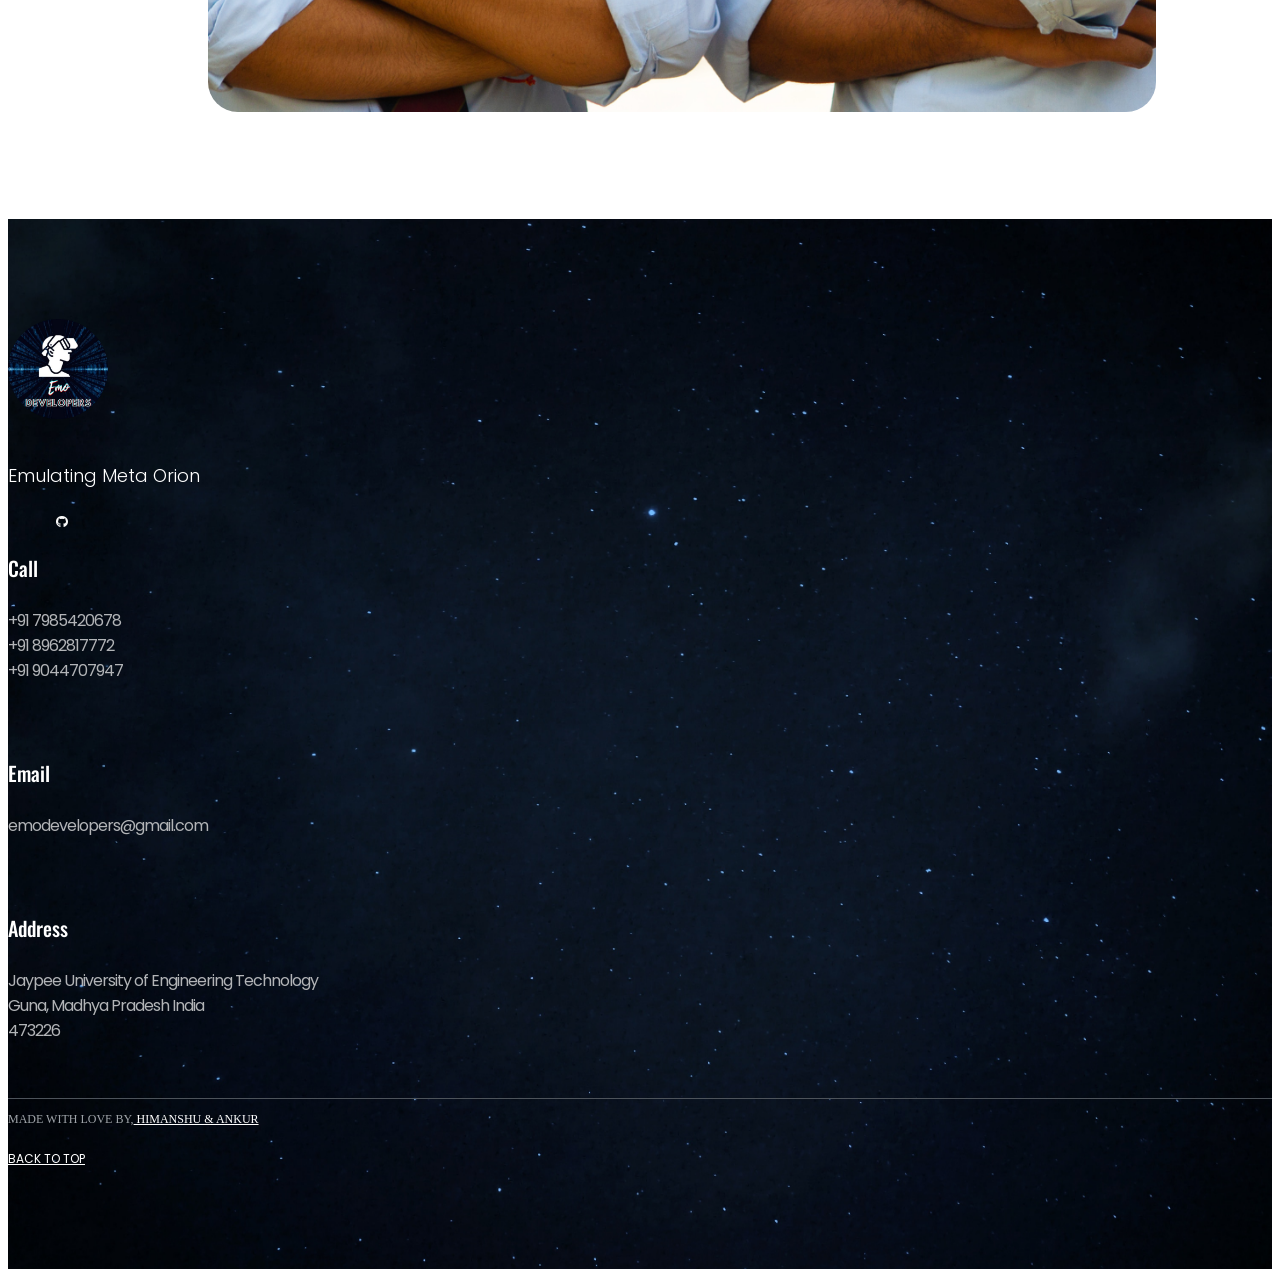
==== commit ac200ff1: "added responsiveness to the achivement page" ====
--- a/Achievements.html
+++ b/Achievements.html
@@ -22,6 +22,249 @@
             <link rel="stylesheet" href="css/style.css">
             <link rel="stylesheet" href="css/responsive.css">
             <link rel="stylesheet" href="https://cdnjs.cloudflare.com/ajax/libs/font-awesome/6.0.0-beta3/css/all.min.css">
+
+            <style>
+
+                p{
+                    font-size: 18px;
+                    width: 700px;
+                }
+
+                div #Home{
+                    height: 500px;
+                    width: 100%;
+                }
+
+                div #achievementImg{
+                    height: 500px;
+                }
+
+                #left{
+                    width: 75%; 
+                    margin-left: 200px;
+                    border-radius: 30px;
+                }
+
+                #right{
+                    width: 75%; 
+                    border-radius: 30px;
+                }
+
+                #leftT{
+                    height: 600px;
+                }
+
+                #rightT{
+                    height: 600px;
+                    background-color: #f9f9f9;
+                }
+
+                #leftBeforFooter{
+                    height: 600px;
+                }
+
+                /* For screen between 480px and 767px */
+                @media (min-width: 480px) and (max-width: 767px) {
+
+                    .container {width:450px}
+                    .slider-inner span {
+                        font-size: 16px;
+                        letter-spacing: 3px;
+                    }
+                    .slider-inner h2 {
+                        font-size: 30px;
+                    }
+                    .slider-inner p {
+                        font-size: 13px;
+                    }
+                    .span-none {
+                        display:inline-block;
+                    }
+                    p{
+                        font-size: 18px;
+                        width: auto;
+                    }
+                    div #Home{
+                        width: 100%;
+                    }
+
+                    #left{
+                        margin-left:0px;
+                        width: 75%;
+                    }
+                    #right{
+                        width:75%
+                    }
+
+                    #leftT{
+                        height: auto;
+                    }
+
+                    #rightT{
+                        height: auto;
+                        background-color: #f9f9f9;
+                    }
+
+                    #leftBeforFooter{
+                        height: auto;
+                    }
+                }
+
+                @media only screen and (max-width:479px){
+                    .span-none {
+                        display:inline-block;
+                    }
+                    p{
+                        font-size: 14px;
+                        width: 450px;
+                    }
+                    div #Home{
+                        width: 100%;
+                    }
+
+                    #left{
+                        margin-left:0px;
+                        width: 75%;
+                    }
+                    #right{
+                        width:75%
+                    }
+
+                    #leftT{
+                        height: auto;
+                    }
+
+                    #rightT{
+                        height: auto;
+                        background-color: #f9f9f9;
+                    }
+
+                    #leftBeforFooter{
+                        height: auto;
+                    }
+                }
+
+                @media (min-width: 768px) and (max-width: 991px){
+                    .span-none {
+                        display:inline-block;
+                    }
+                    p{
+                        font-size: 18px;
+                        width: 450px;
+                    }
+                    div #Home{
+                        width: 100%;
+                    }
+
+                    #left{
+                        margin-left:0px;
+                        width: 75%;
+                    }
+                    #right{
+                        width:75%
+                    }
+
+                    #leftT{
+                        height: auto;
+                    }
+
+                    #rightT{
+                        height: auto;
+                        background-color: #f9f9f9;
+                    }
+
+                    #leftBeforFooter{
+                        height: auto;
+                    }
+                    #row .leftSide{
+                        flex-direction: column-reverse;
+                    }
+                }
+
+                @media (min-width: 992px) and (max-width: 1200px){
+                    .span-none {
+                        display:inline-block;
+                    }
+                    p{
+                        font-size: 18px;
+                        width: 450px;
+                    }
+                    div #Home{
+                        width: 100%;
+                    }
+
+                    #left{
+                        margin-left:100px;
+                        width: 75%;
+                    }
+                    #right{
+                        width:75%
+                    }
+
+                    #leftT{
+                        height: auto;
+                    }
+
+                    #rightT{
+                        height: auto;
+                        background-color: #f9f9f9;
+                    }
+
+                    #leftBeforFooter{
+                        height: auto;
+                    }
+                }
+
+                @media (min-width: 1200px){
+                    .span-none {
+                        display:inline-block;
+                    }
+                    p{
+                        font-size: 18px;
+                        width: auto;
+                    }
+                    div #Home{
+                        width: 100%;
+                    }
+
+                    #left{
+                        margin-left: 200px;
+                        width: 75%;
+                    }
+                    #right{
+                        width:75%
+                    }
+
+                    #leftT{
+                        height: auto;
+                    }
+
+                    #rightT{
+                        height: auto;
+                        background-color: #f9f9f9;
+                    }
+
+                    #leftBeforFooter{
+                        height: auto;
+                    }
+                }
+
+            </style>
+
+            <!-- <script>
+                function adjustLayout() {
+                    const screenWidth = window.innerWidth;
+                    if (screenWidth <= 991) {
+                        const container = document.querySelector('.container');
+                        const text = document.querySelector('.text');
+
+                        container.insertBefore(text, container.firstChild);
+                    }
+                }
+                window.addEventListener('resize', adjustLayout);
+                adjustLayout();
+            </script> -->
+
     </head>
     <body>
         <header>
@@ -38,11 +281,11 @@
                                 <nav id="mobile-menu">
                                     <ul>
                                         <li> <a href="index.html"> HOME </a></li>
-                                        <li> <a name="#about" href="index.html">About</a></li>
-                                        <li> <a href="#team"> Team </a></li>
-                                        <li> <a href="#services">Our Offerings</a></li>
-                                        <li> <a href="#blog"> Blog</a></li>
-                                        <li> <a href="#faq"> FAQ</a></li>
+                                        <li> <a href="index.html#about"> About</a></li>
+                                        <li> <a href="index.html#team"> Team </a></li>
+                                        <li> <a href="index.html#services">Our Offerings</a></li>
+                                        <li> <a href="index.html#blog"> Blog</a></li>
+                                        <li> <a href="index.html#faq"> FAQ</a></li>
                                             <!-- <a href="#"> <i class="icon_bag_alt"></i> </a>
                                             <a href="#"> <i class="icon_search"></i> </a> -->
                                     </ul>
@@ -57,27 +300,27 @@
 
         <div class="slider-area" id="Home">
             <!-- <div class="slider-active owl-carousel"> -->
-                <div class="single-slider d-flex justify-content-center align-items-center" style="background-image: url(img/bg/blogbackground.jpg);">
+                <div class="single-slider d-flex justify-content-center align-items-center" id="achievementImg" style="background-image: url(img/bg/blogbackground.jpg);">
                     <div class="slider-inner">
                         <h2>Achievements</h2>
                     </div>
                 </div>
         </div>
         <!-- Image on right and text on the left -->
-        <div class="welcome-area pt-120 pb-60" id="about" style="height: 600px;">
+        <div class="welcome-area pt-120 pb-60" id="leftT">
             <div class="container">
                 <div class="row">
                     <div class="col-xl-6 col-lg-6">
                         <div class="welcome mt-70 mb-40">
                             <h2> BEST HASH HACK</h2>
-                            <p style="font-size: 18px; width: 700px;">Team Emo Developers, consisting of Utkarsh Rai, Vikash Saxena, Ashutosh Mishra, Himanshu Kumar Mahto, and Piyush Agarwal, showcased their exceptional skills and creativity at CIC's Annual Hackathon, Hash Hacks. We designed and implemented an innovative AR indoor navigation system that impressed the judges and secured us the prestigious first prize. Our dedication and ingenuity make us trailblazers in the world of technology and navigation. </p>
+                            <p>Team Emo Developers, consisting of Utkarsh Rai, Vikash Saxena, Ashutosh Mishra, Himanshu Kumar Mahto, and Piyush Agarwal, showcased their exceptional skills and creativity at CIC's Annual Hackathon, Hash Hacks. We designed and implemented an innovative AR indoor navigation system that impressed the judges and secured us the prestigious first prize. Our dedication and ingenuity make us trailblazers in the world of technology and navigation. </p>
                                 <br>
                             <a href="https://devfolio.co/projects/ar-go-7ef9" class="link" style="background-color: transparent;  transition: none; box-shadow: none; " >View Project</a>
                         </div>
                     </div>
                     <div class="col-xl-6 col-lg-6">
                         <div class="welcome mb-40">
-                            <img src="img/Achievements/CIC.png" alt="" style="width: 75%; margin-left: 200px;"/>
+                            <img id="left" src="img/Achievements/CIC.png" alt=""/>
                         </div>
                     </div>
                 </div>
@@ -85,18 +328,18 @@
         </div>
         <!-- <hr style="height:1px;border:none;color:#333;background-color:#333;"> -->
         <!-- shaded with image on the left and text on the right -->
-        <div class="welcome-area pt-120 pb-60" id="about" style="height: 600px;  background: #F9F9F9;">
+        <div class="welcome-area pt-120 pb-60" id="rightT"  background: #F9F9F9;">
             <div class="container">
-                <div class="row">
+                <div class="row" id="leftSide">
                     <div class="col-xl-6 col-lg-6">
                         <div class="welcome mb-40">
-                            <img src="img/team/himanshumahto.jpg" alt="" style="width: 75%;"/>
+                            <img id="right" src="img/team/himanshumahto.jpg" alt=""/>
                         </div>
                     </div>
                     <div class="col-xl-6 col-lg-6">
                         <div class="welcome mt-70 mb-40">
                             <h2> Himanshu</h2>
-                            <p style="font-size: 18px; width: 700px;">Himanshu Kumar Mahto, a talented individual and a member of Team Emo Developers, achieved remarkable success by clinching the top prize in the prestigious Codethon event organized by JUET, Guna. His exceptional coding skills and problem-solving abilities were on full display during the competition, earning him well-deserved recognition and the first prize. His dedication to the world of coding makes him a standout talent in the field.. </p>
+                            <p>Himanshu Kumar Mahto, a talented individual and a member of Team Emo Developers, achieved remarkable success by clinching the top prize in the prestigious Kodethon event organized by JUET, Guna. His exceptional coding skills and problem-solving abilities were on full display during the competition, earning him well-deserved recognition and the first prize. His dedication to the world of coding makes him a standout talent in the field. </p>
                                 <br>
                             <a href="#contact" class="link" style="background-color: transparent;  transition: none; box-shadow: none; " >Link</a>
                         </div>
@@ -105,20 +348,20 @@
             </div>
         </div>
         <!-- Image on right and text on the left -->
-        <div class="welcome-area pt-120 pb-60" id="about" style="height: 600px;" >
+        <div class="welcome-area pt-120 pb-60" id="leftBeforFooter">
             <div class="container">
                 <div class="row">
                     <div class="col-xl-6 col-lg-6">
                         <div class="welcome mt-70 mb-40">
-                            <h2> Runner Ups JUET Builds</h2>
-                            <p style="font-size: 18px; width: 700px;">Team Emo, featuring the dynamic duo Utkarsh Rai and Vikash Saxena, showcased their innovation prowess at Juet Builds, clinching the second runner-up position. Their creation, the Virtual Calisthenics Simulator, is a testament to their commitment to fitness and technology. This immersive VR app revolutionizes physical fitness, enabling users to engage in calisthenics and various physical activities from the comfort of their homes. Their achievement highlights their dedication to pushing the boundaries of technology and fitness, making them true trailblazers in the field. </p>
+                            <h2> Runner Up's JUET Builds</h2>
+                            <p>Team Emo, featuring the dynamic duo Utkarsh Rai and Vikash Saxena, showcased their innovation prowess at Juet Builds, clinching the second runner-up position. Their creation, the Virtual Calisthenics Simulator, is a testament to their commitment to fitness and technology. This immersive VR app revolutionizes physical fitness, enabling users to engage in calisthenics and various physical activities from the comfort of their homes. Their achievement highlights their dedication to pushing the boundaries of technology and fitness, making them true trailblazers in the field. </p>
                                 <br>
                             <a href="https://devfolio.co/projects/virtual-calisthenics-simulator-5dec" class="link" style="background-color: transparent;  transition: none; box-shadow: none; " >View Project</a>
                         </div>
                     </div>
                     <div class="col-xl-6 col-lg-6">
                         <div class="welcome mb-40">
-                            <img src="img/Achievements/JUET Builds.png" alt="" style="width: 75%; margin-left: 200px;"/>
+                            <img src="img/Achievements/JUET Builds.png" id="left"/>
                         </div>
                     </div>
                 </div>
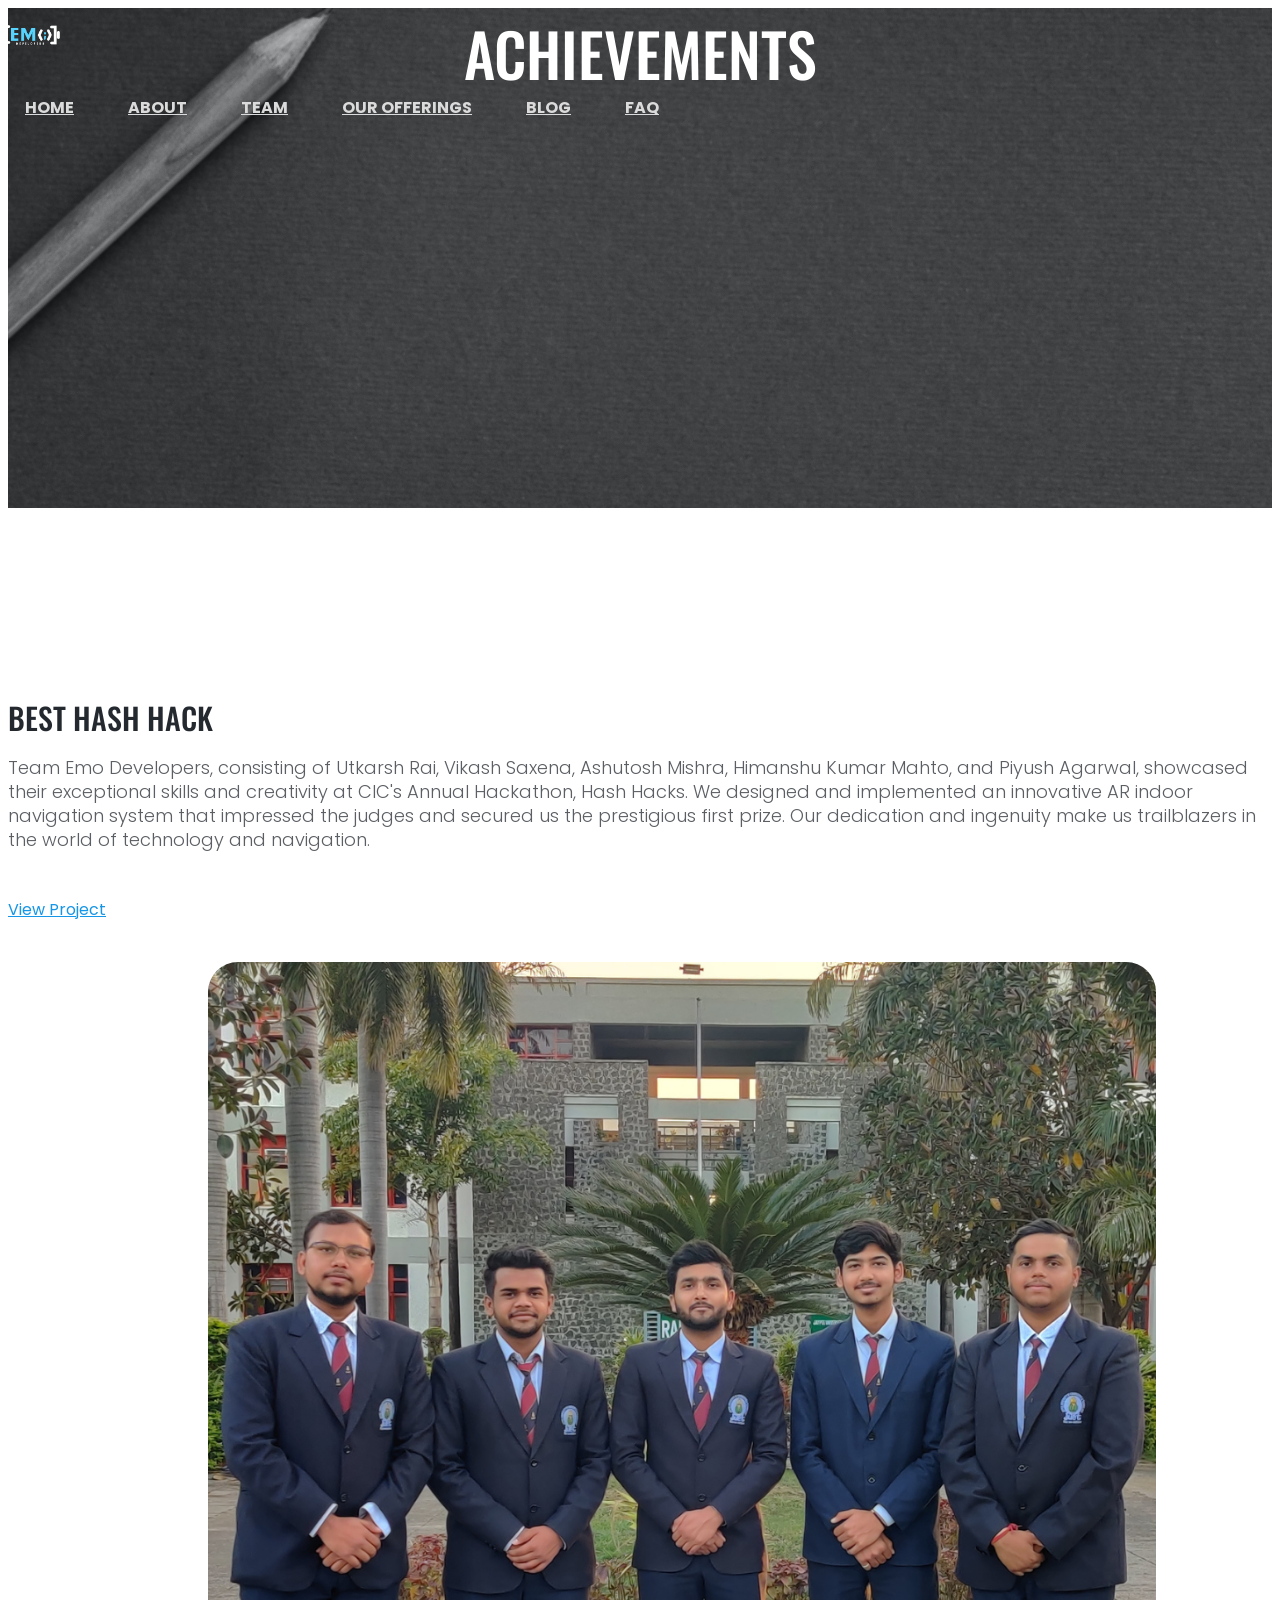
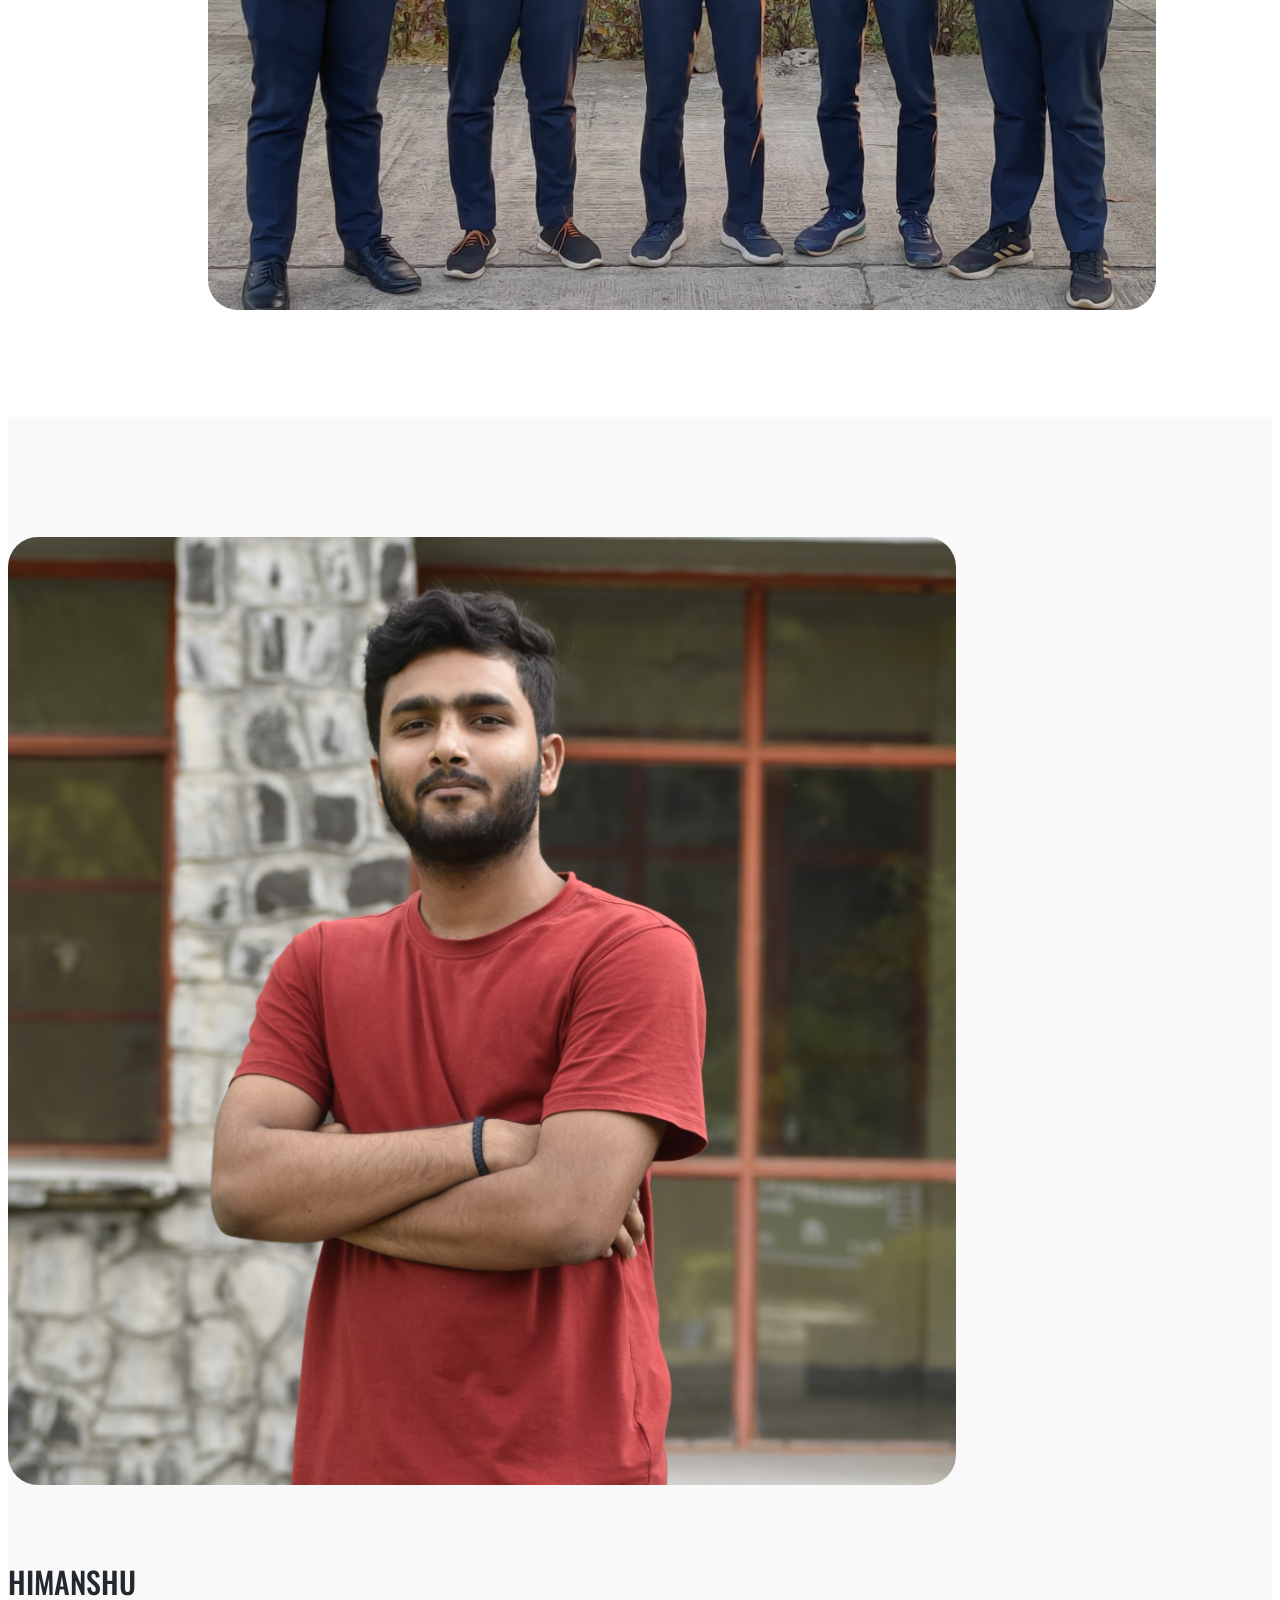
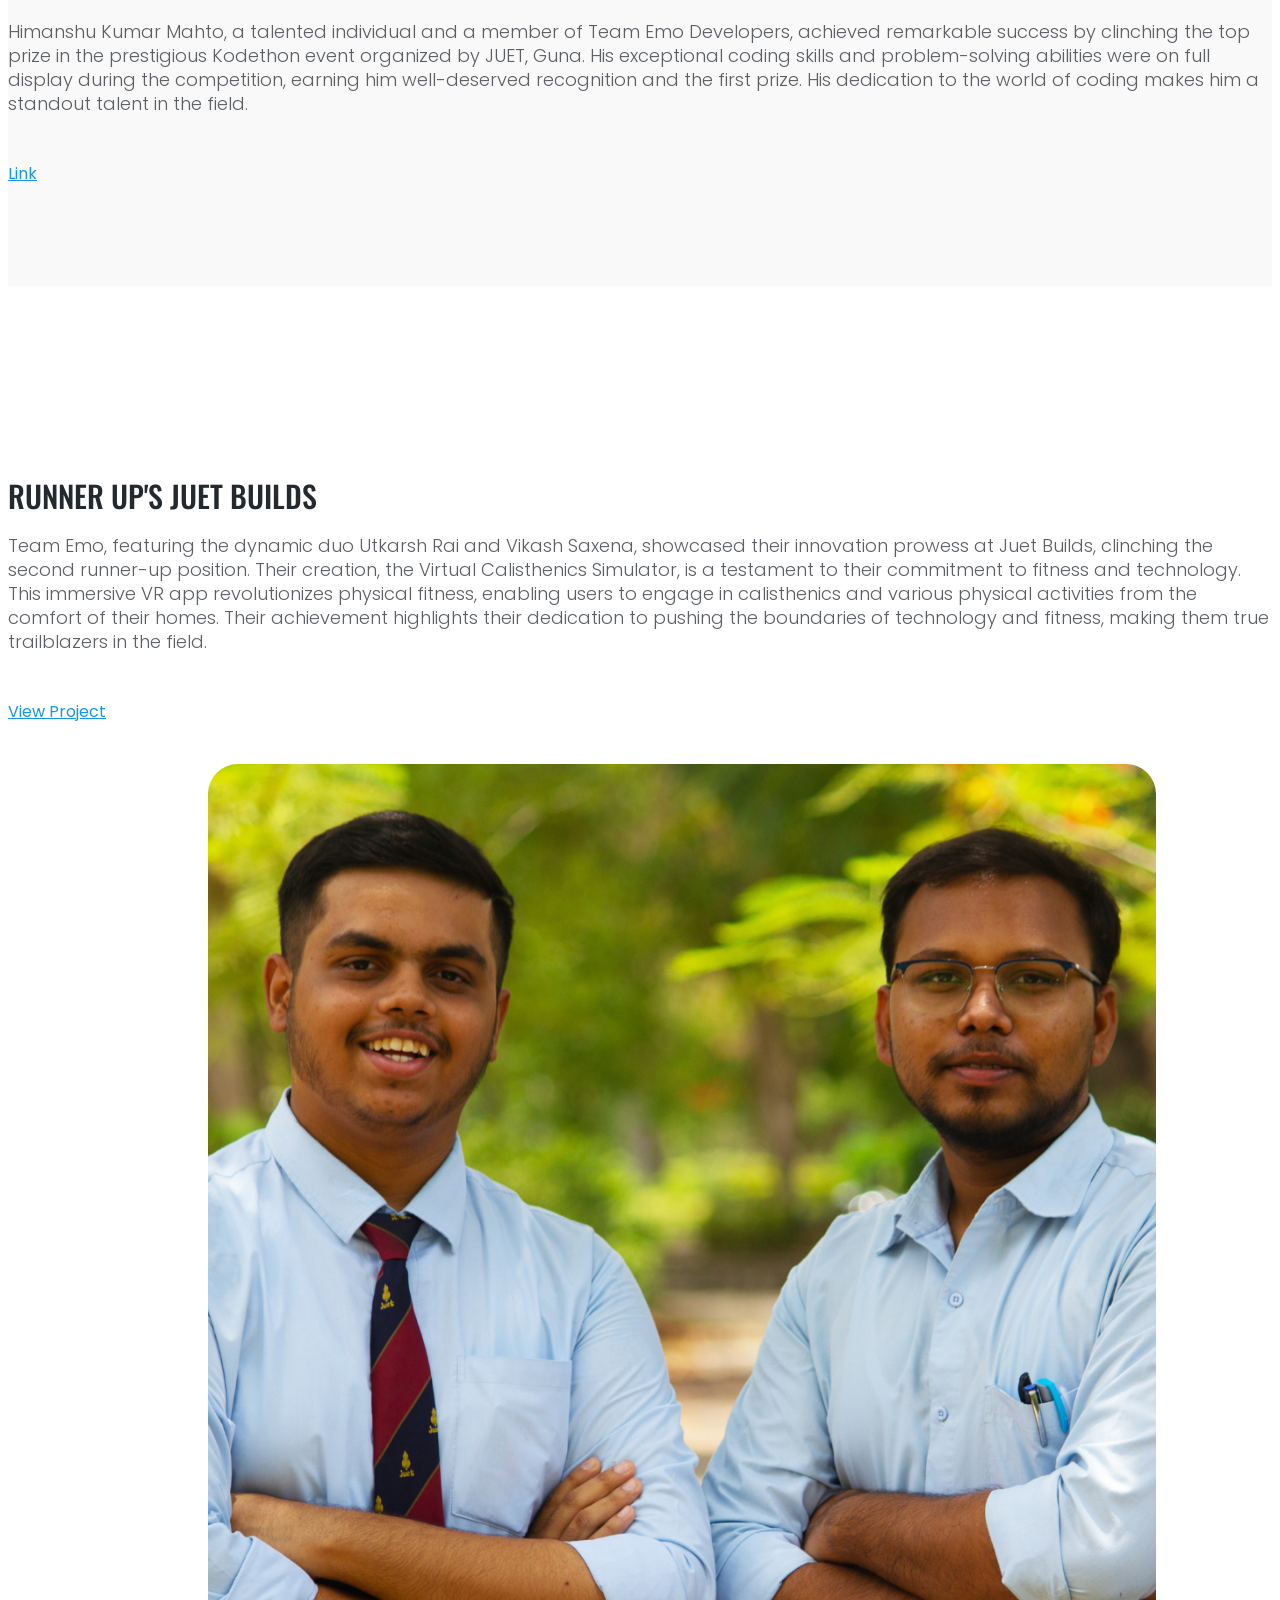
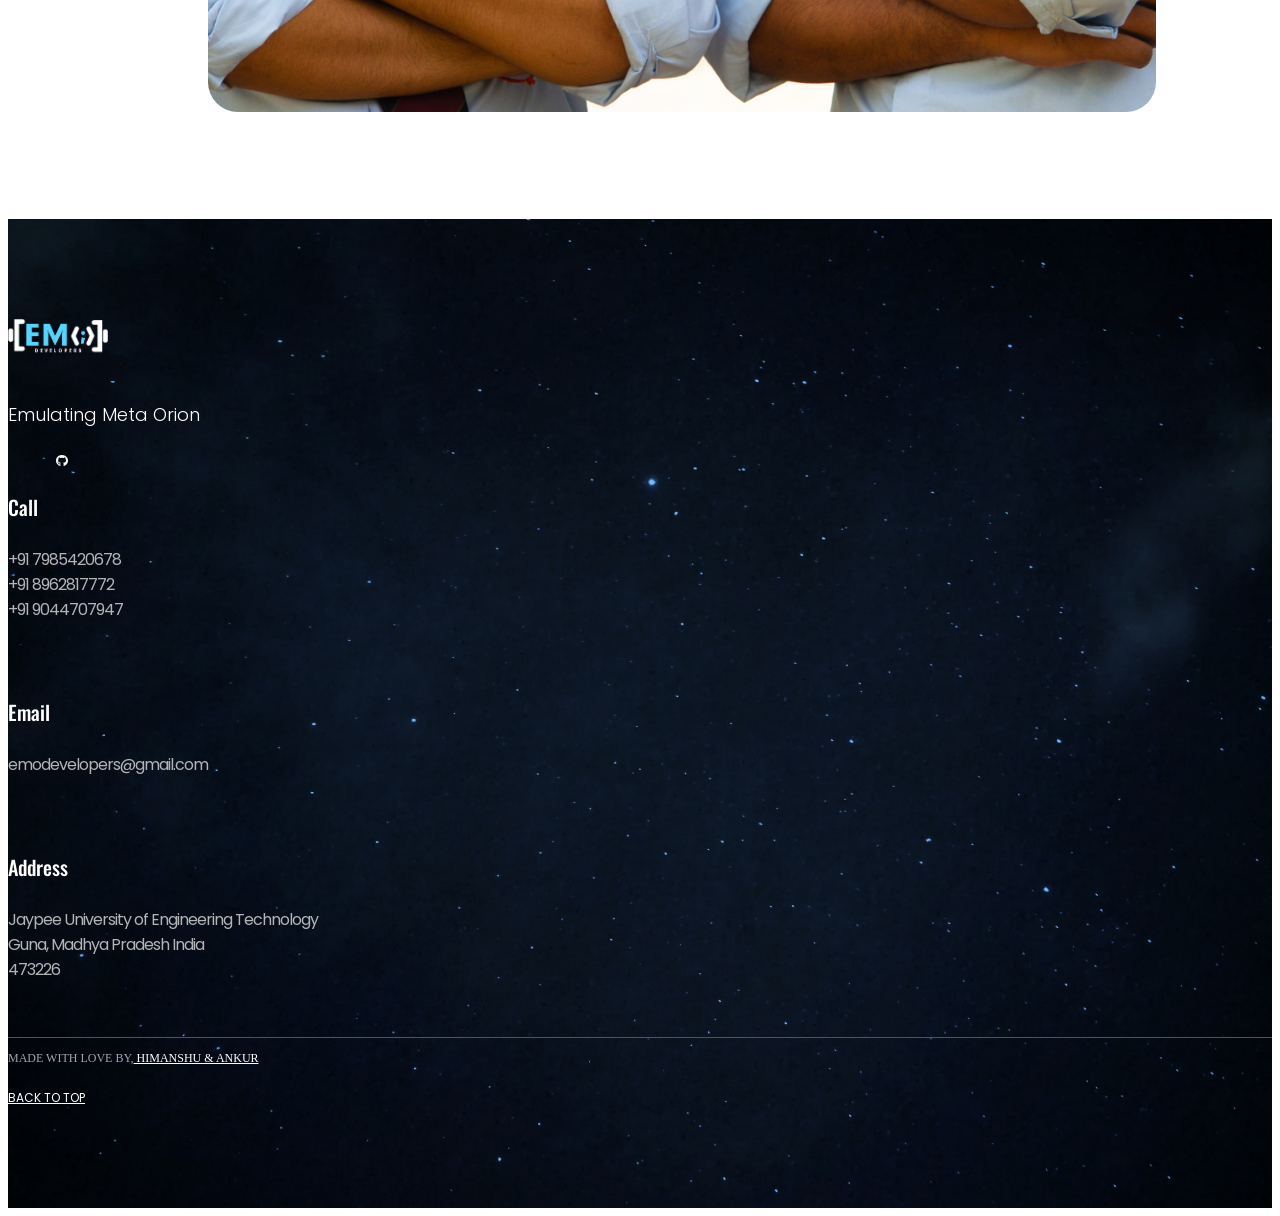
==== commit f7554f66: "Logo Changed" ====
--- a/Achievements.html
+++ b/Achievements.html
@@ -8,7 +8,7 @@
             <meta name="viewport" content="width=device-width, initial-scale=1">
 
             <link rel="manifest" href="site.webmanifest">
-            <link rel="shortcut icon" type="image/x-icon" href="img/emoLogoCircular.png">
+            <link rel="shortcut icon" type="image/x-icon" href="img/EMO_LOGO.png">
             <!-- Place favicon.ico in the root directory -->
 
             <!-- CSS here -->
@@ -273,7 +273,7 @@
                     <div class="row">
                         <div class="col-xl-2 col-lg-2 col-md-2">
                             <div class="logo">
-                                <a href="index.html"> <img src="img/emoLogoCircular.png" alt="styler"  style="width: 60px;"/> </a>
+                                <a href="index.html"> <img src="img/EMO_LOGO.png" alt="styler"  style="width: 60px;"/> </a>
                             </div>
                         </div>
                         <div class="col-xl-10 col-lg-10 col-md-10">
@@ -375,7 +375,7 @@
                 <div class="row">
                     <div class="col-xl-5 col-lg-5">
                         <div class="footer-widget">
-                            <img src="img/emoLogoCircular.png" alt="Stylux" style="width: 100px;"/>
+                            <img src="img/EMO_LOGO.png" alt="Stylux" style="width: 100px;"/>
                             <p>Emulating Meta Orion<br></p>
                             <ul class="footer-social">
                                 <!-- <li> <a href="#" > <i class="social_facebook "> </i> </a> </li> -->
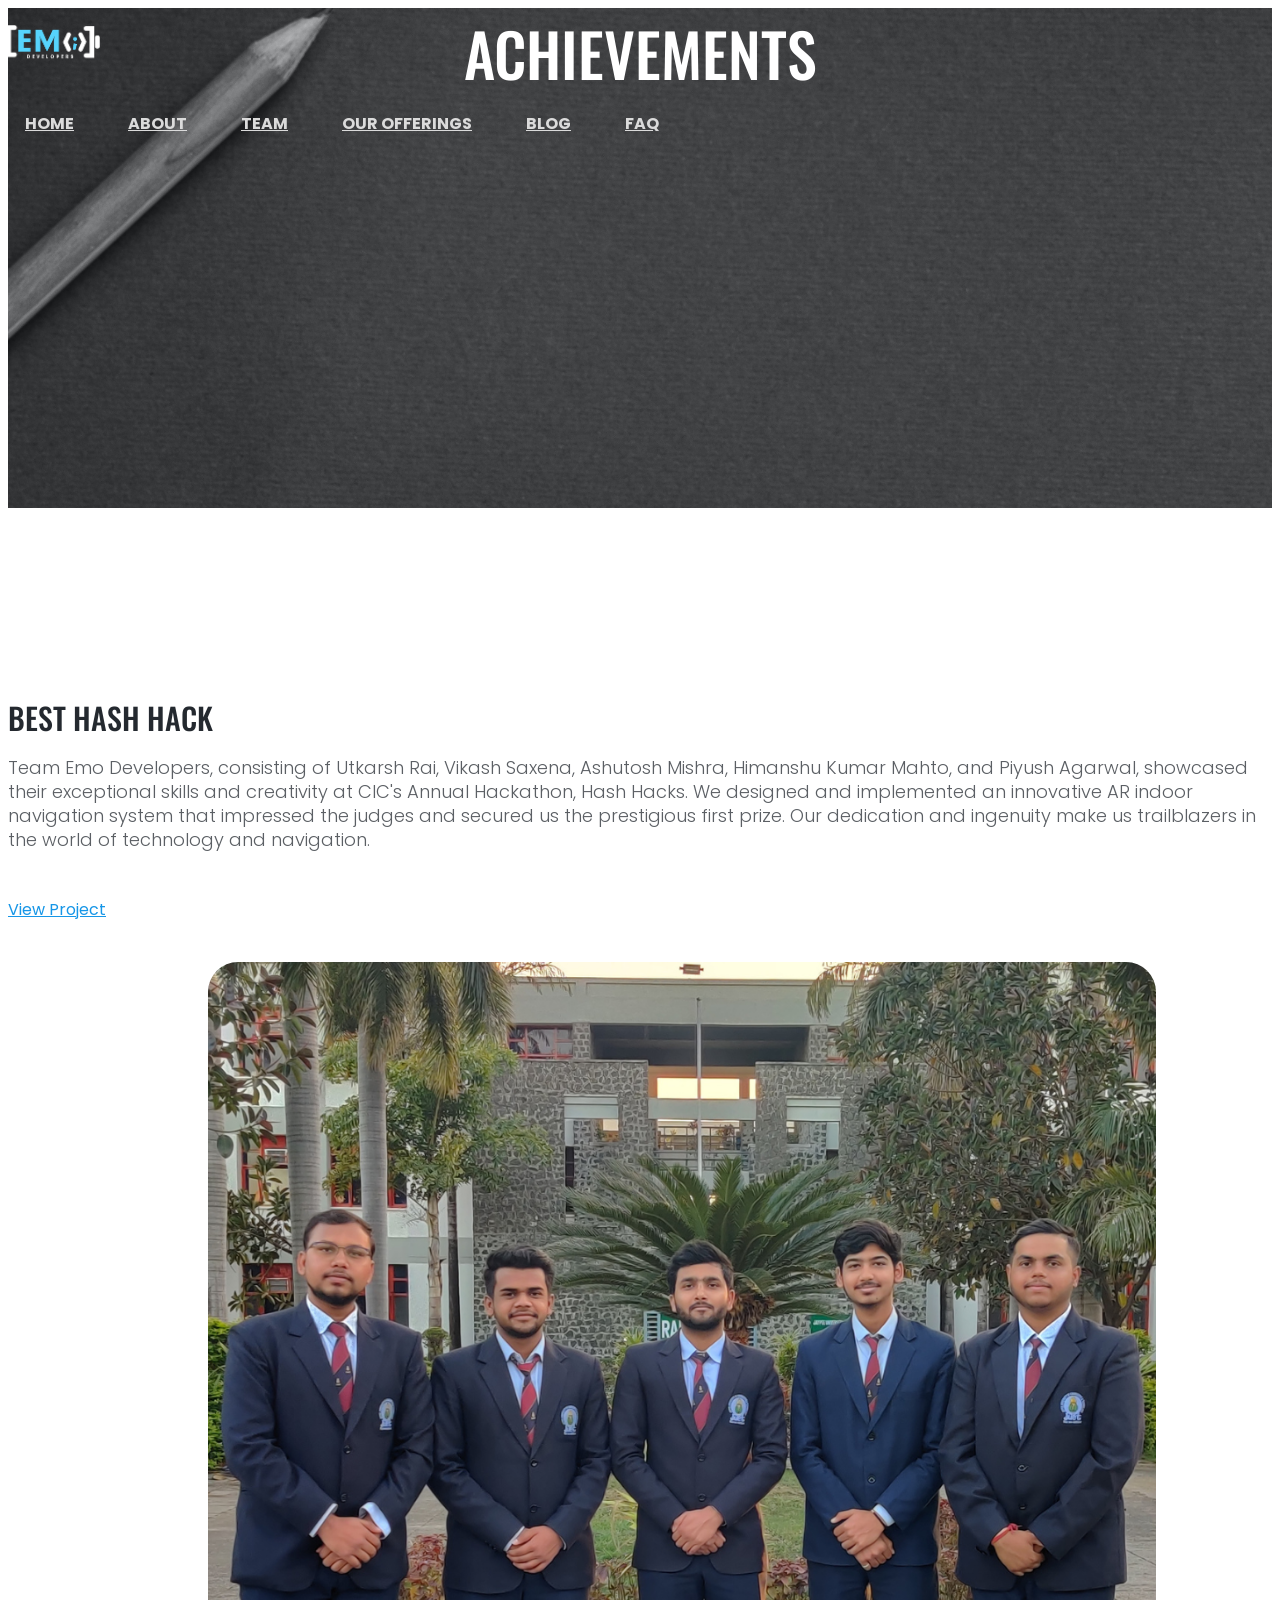
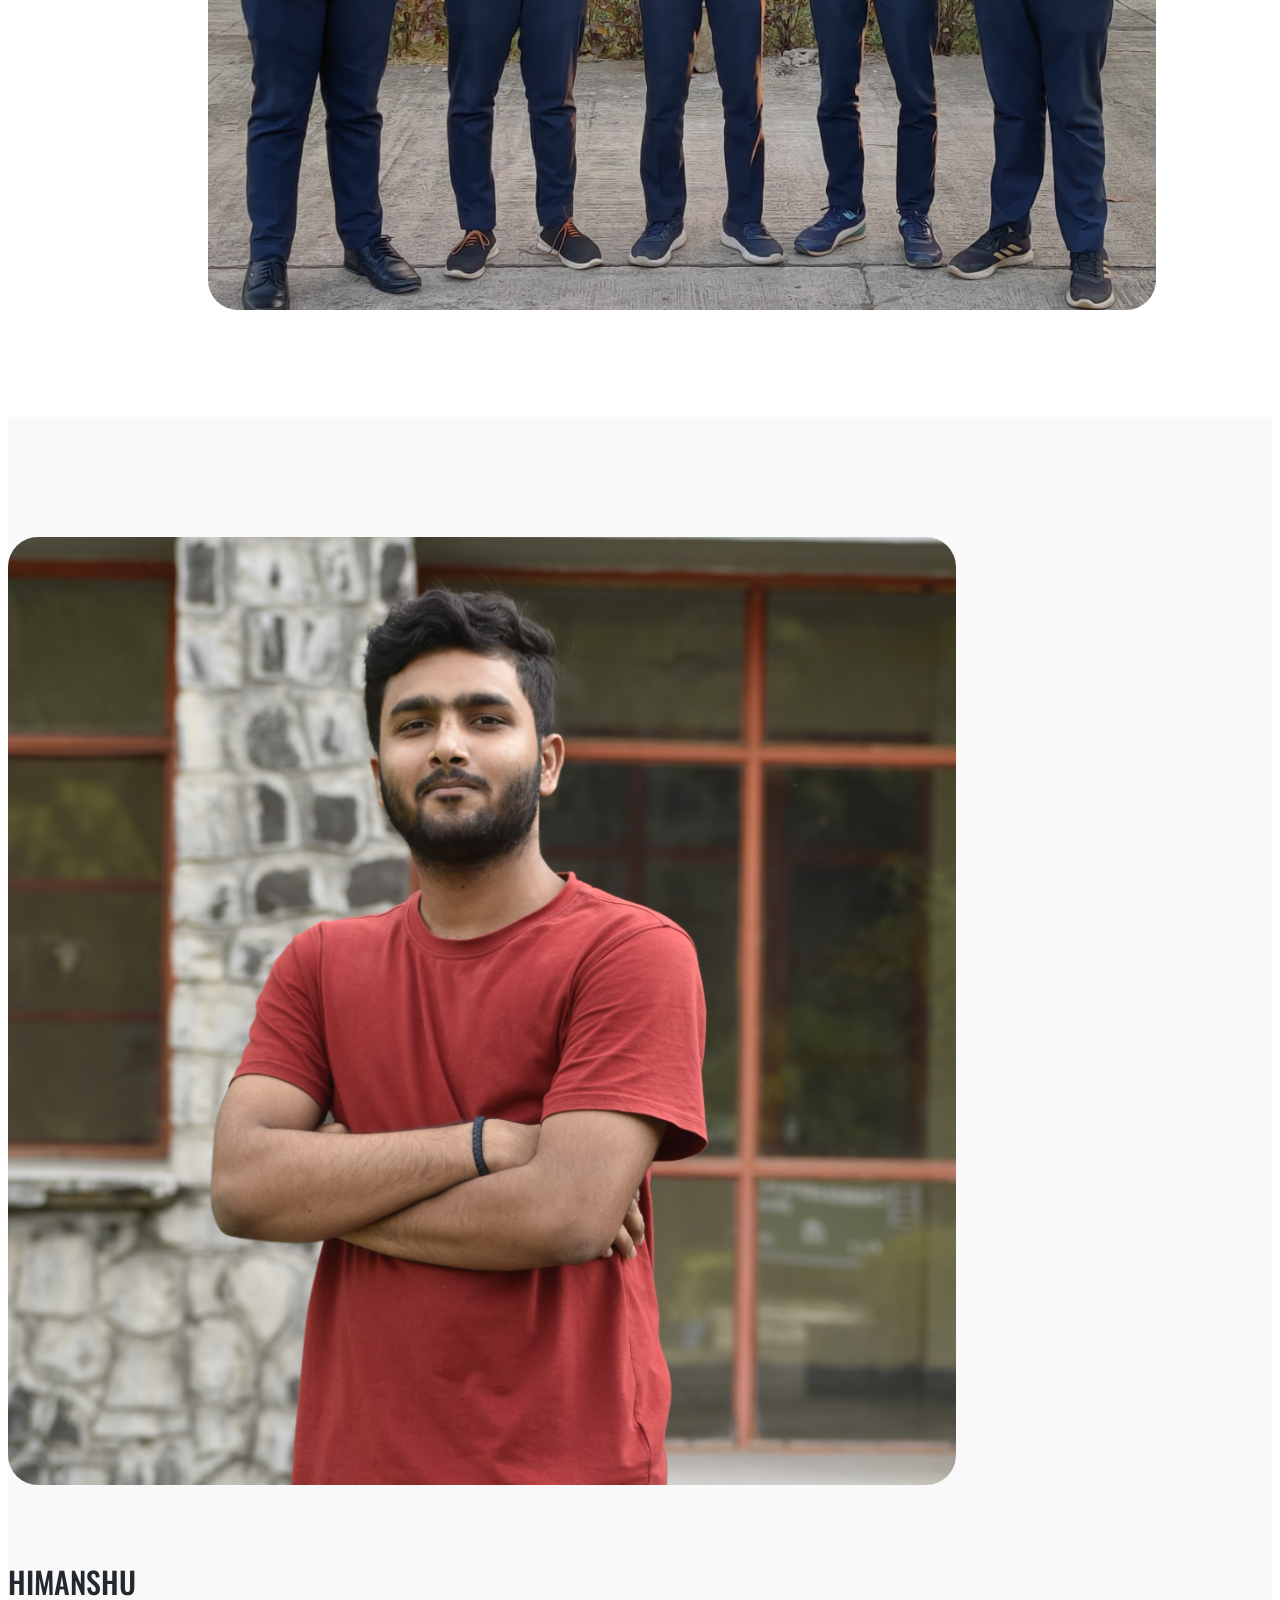
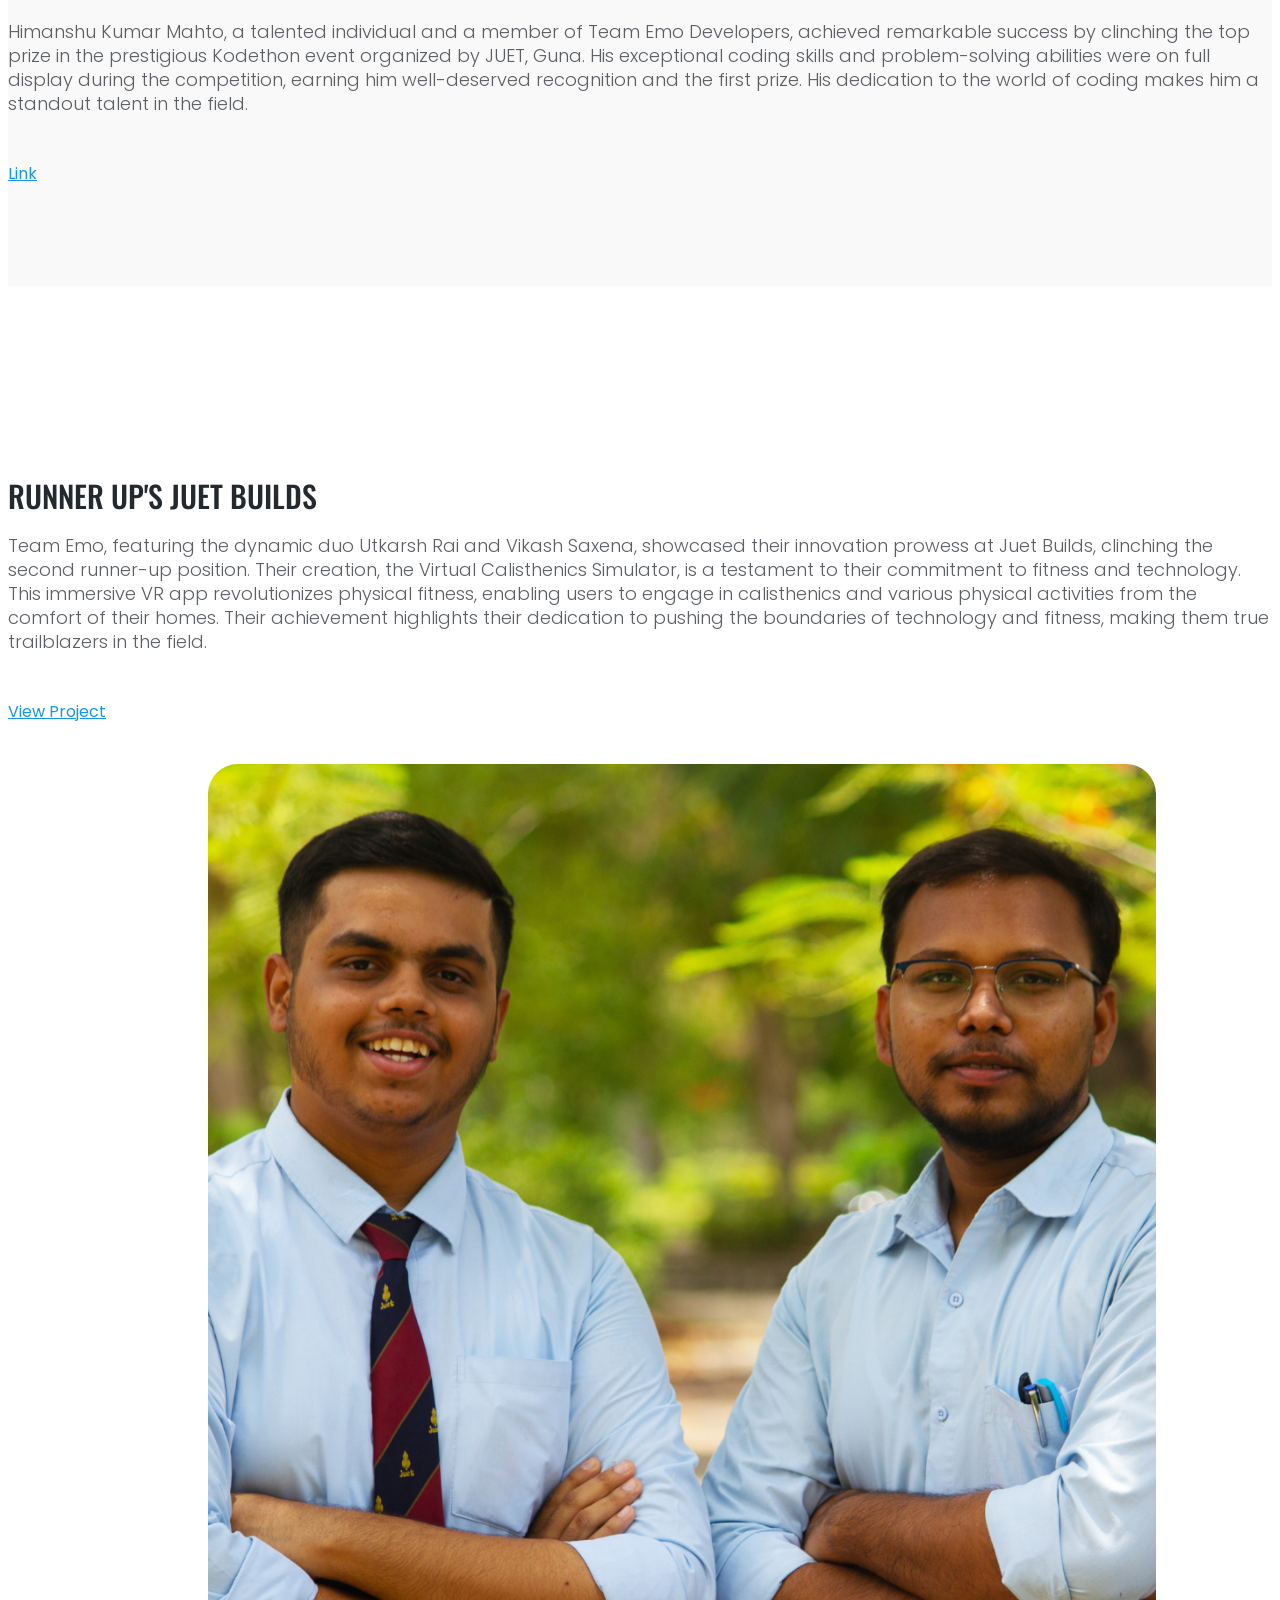
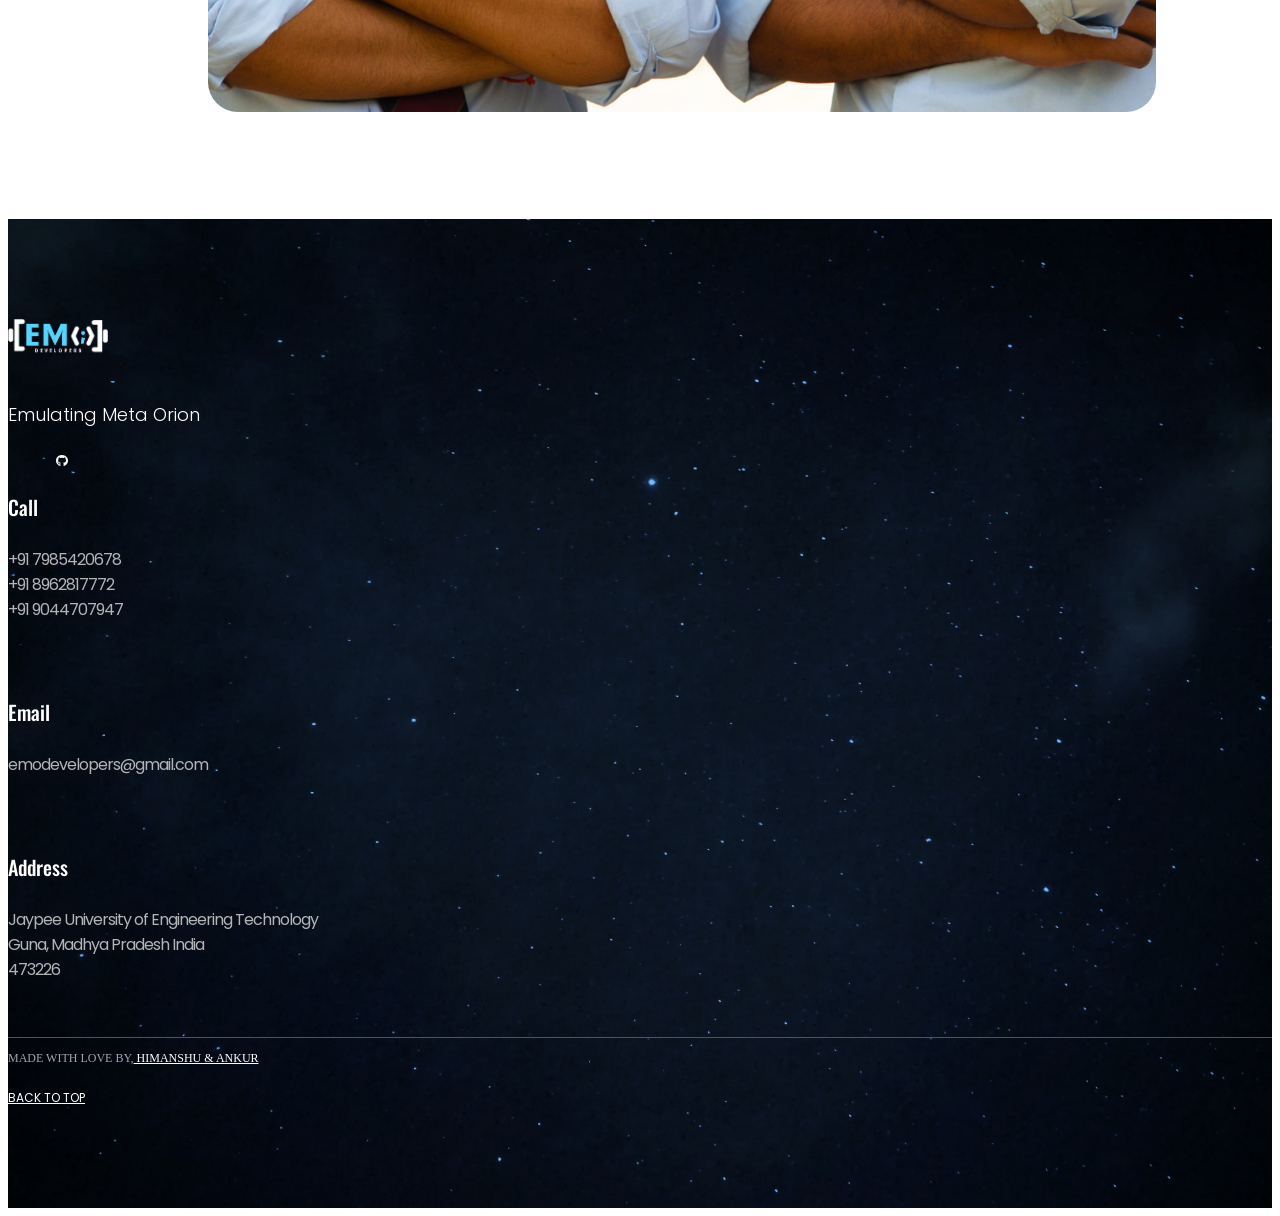
==== commit ad320976: "Logo changes and responsiveness made better" ====
--- a/Achievements.html
+++ b/Achievements.html
@@ -248,6 +248,40 @@
                         height: auto;
                     }
                 }
+                
+                @media (max-width: 480px){
+                    .span-none {
+                        display:inline-block;
+                    }
+                    p{
+                        font-size: 14px;
+                        width: 300px;
+                    }
+                    div #Home{
+                        width: 100%;
+                    }
+
+                    #left{
+                        margin-left: 00px;
+                        width: 75%;
+                    }
+                    #right{
+                        width:75%
+                    }
+
+                    #leftT{
+                        height: auto;
+                    }
+
+                    #rightT{
+                        height: auto;
+                        background-color: #f9f9f9;
+                    }
+
+                    #leftBeforFooter{
+                        height: auto;
+                    }
+                }
 
             </style>
 
@@ -273,7 +307,7 @@
                     <div class="row">
                         <div class="col-xl-2 col-lg-2 col-md-2">
                             <div class="logo">
-                                <a href="index.html"> <img src="img/EMO_LOGO.png" alt="styler"  style="width: 60px;"/> </a>
+                                <a href="index.html"> <img src="img/EMO_LOGO.png" alt="styler"  style="width: 100px;"/> </a>
                             </div>
                         </div>
                         <div class="col-xl-10 col-lg-10 col-md-10">
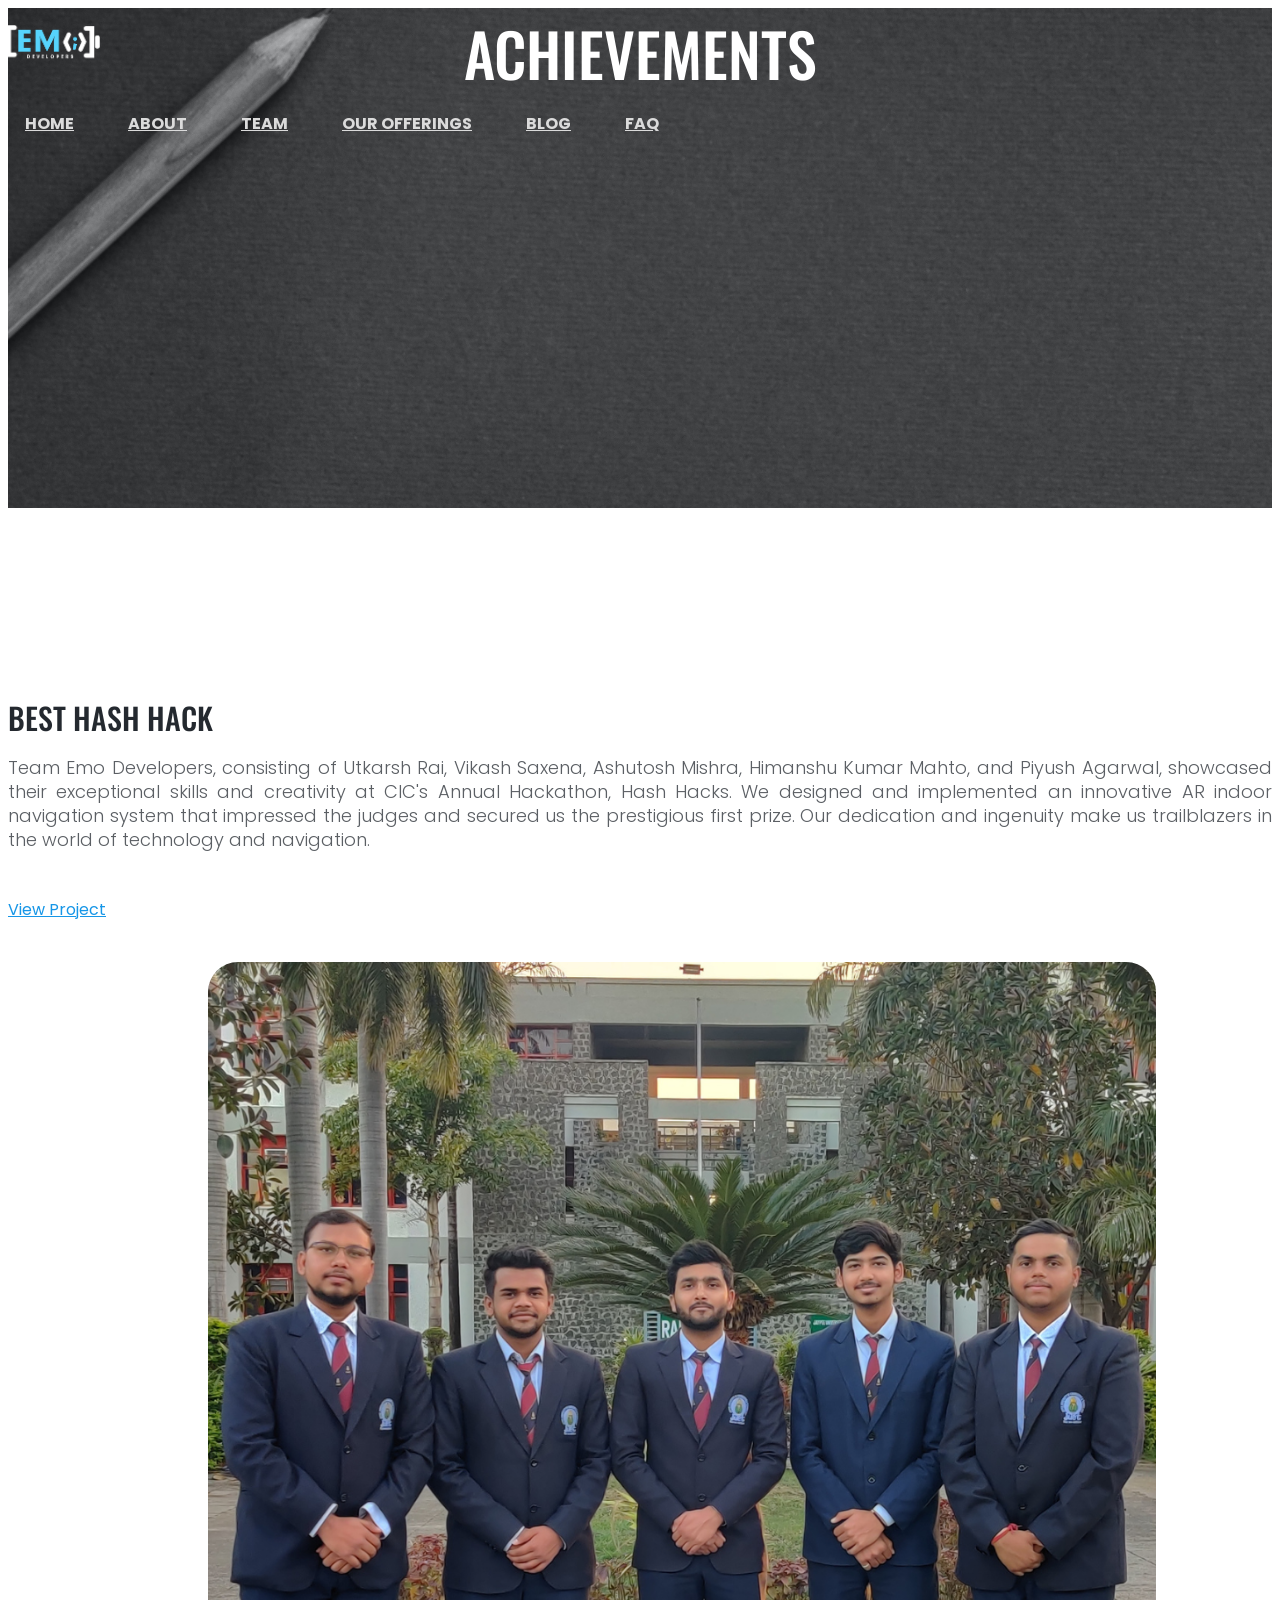
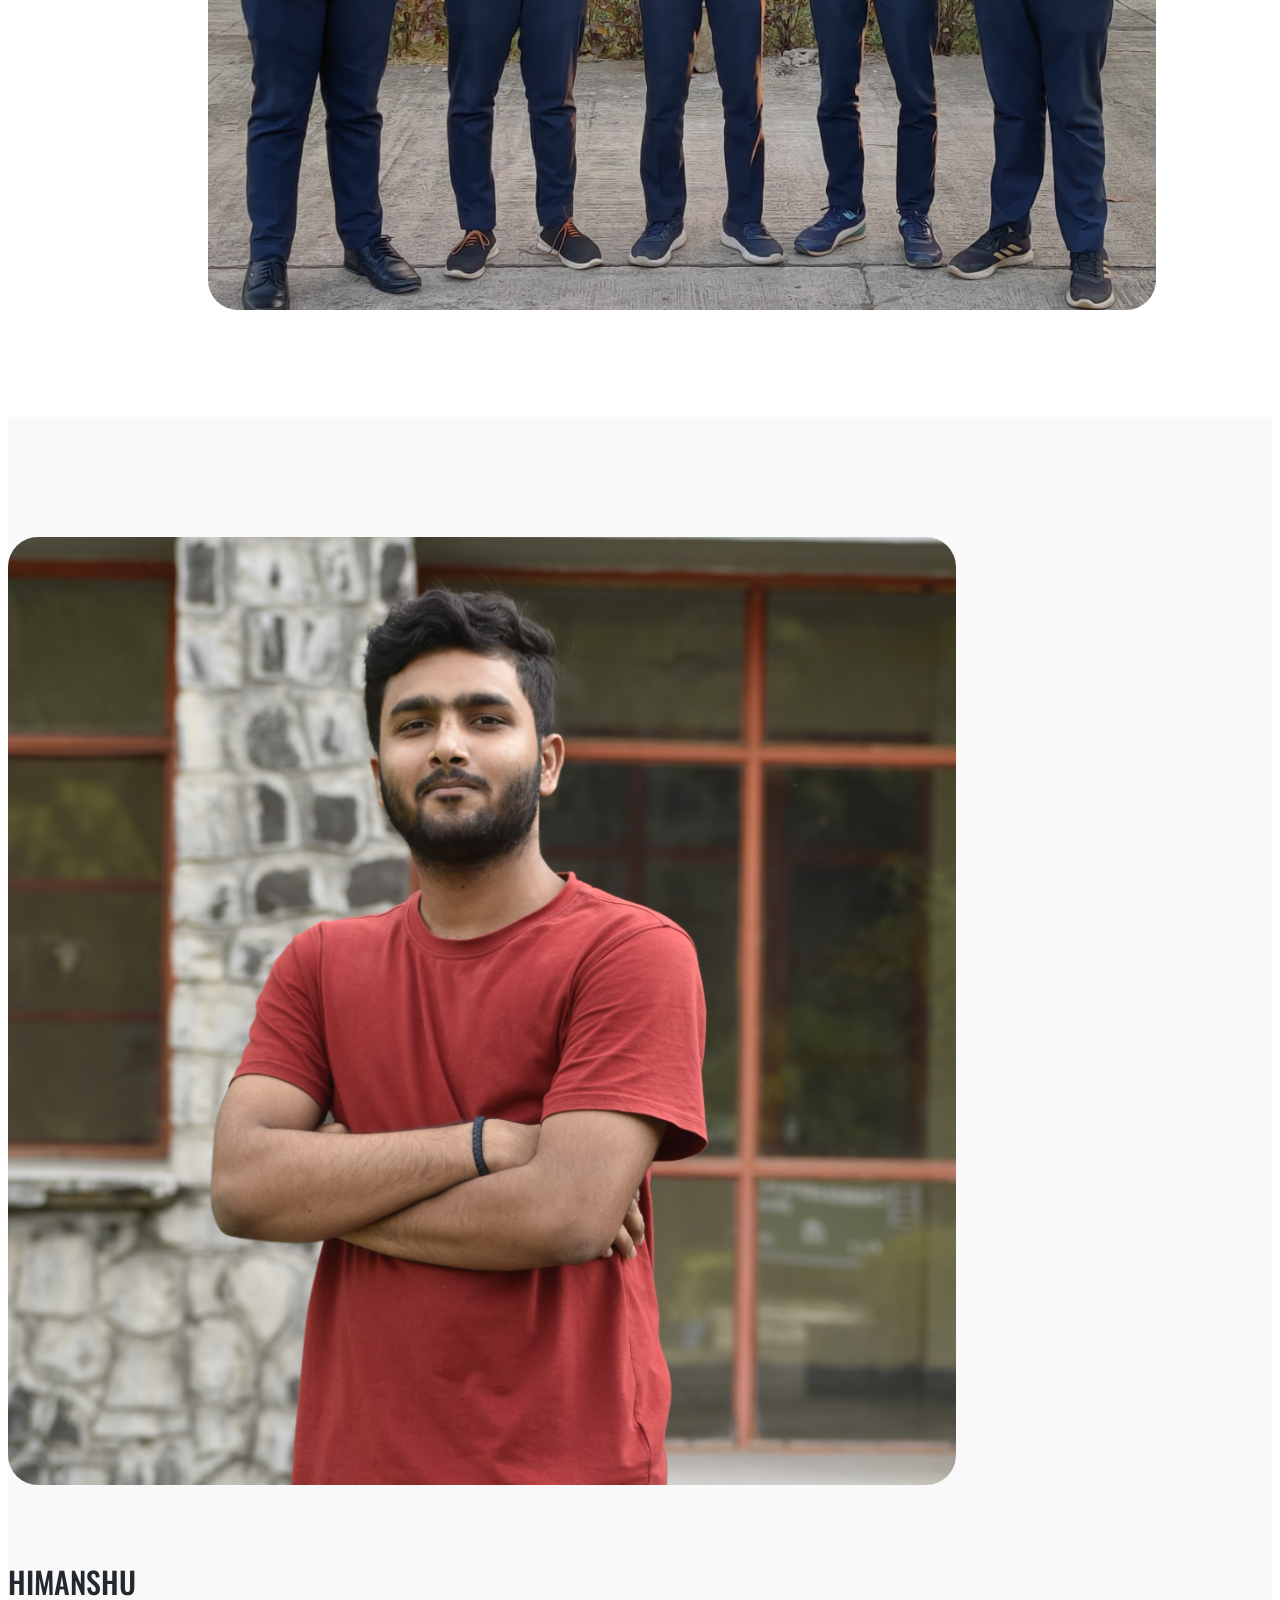
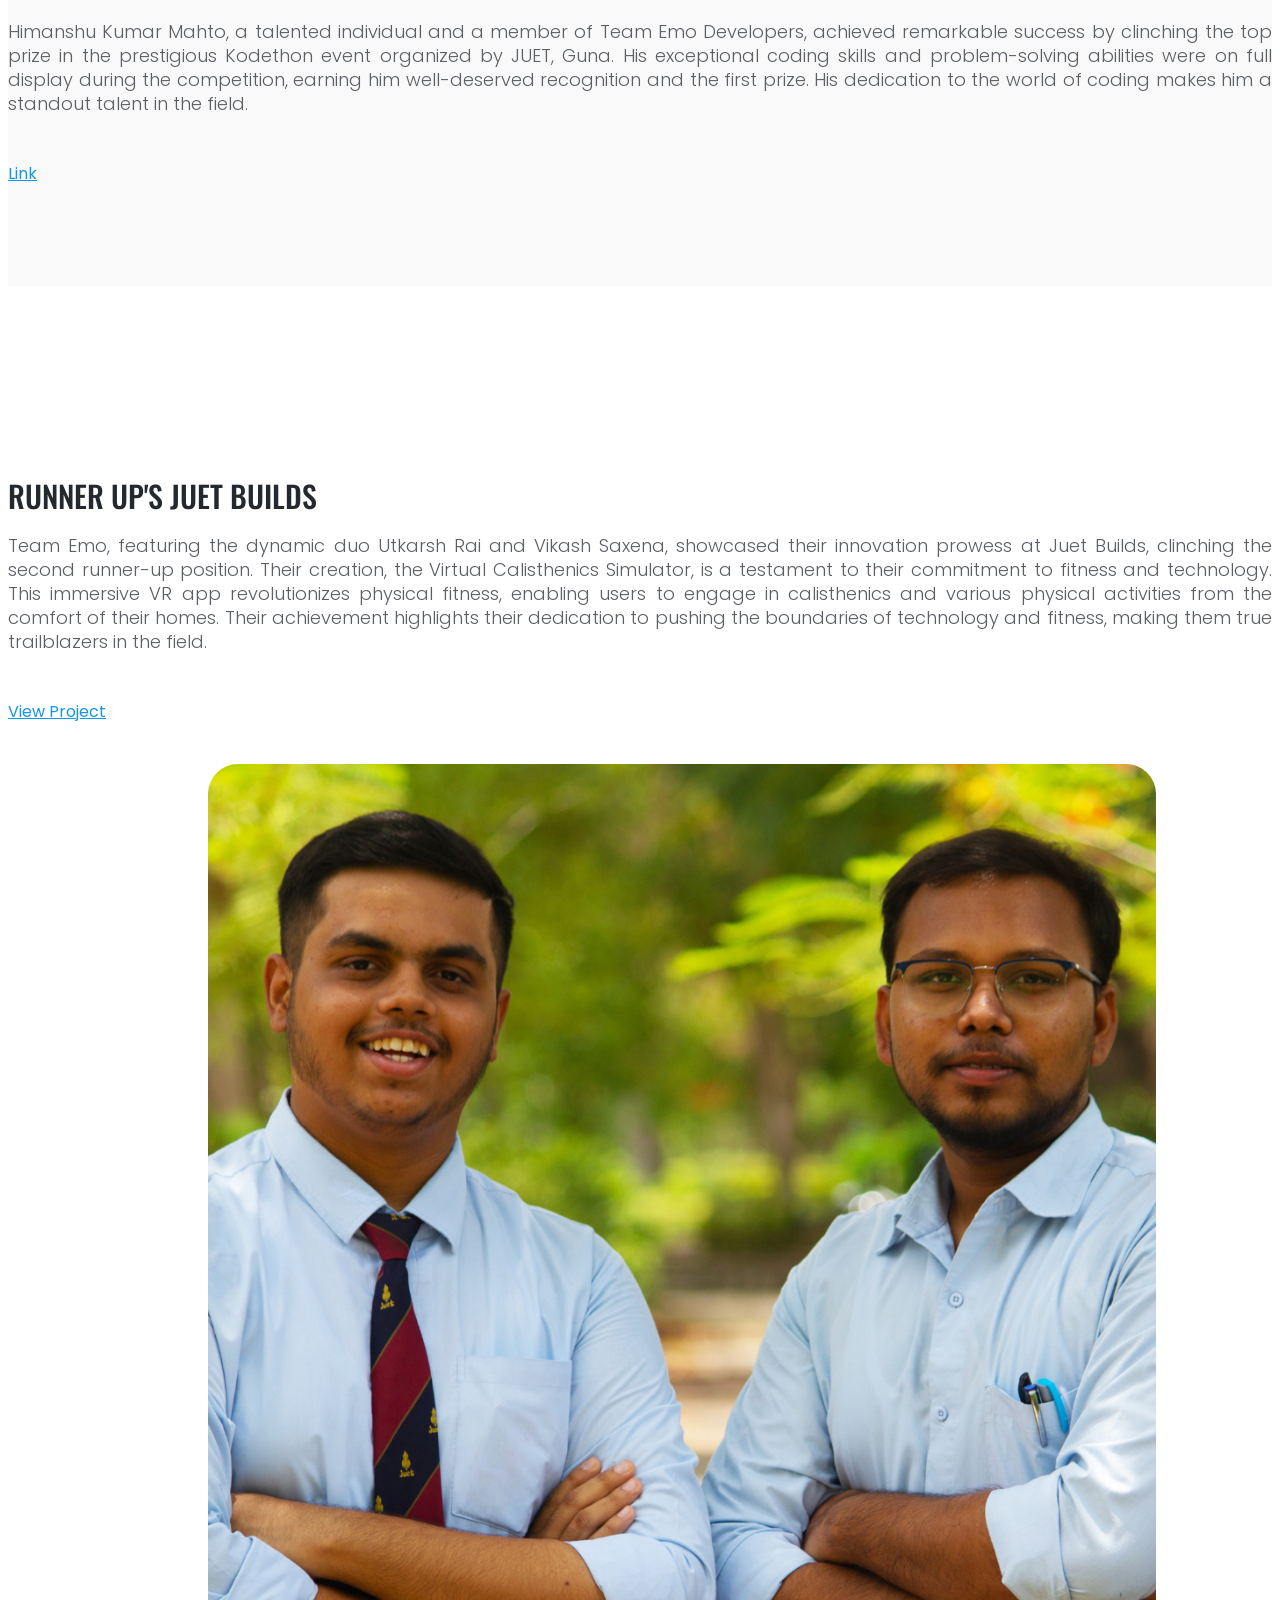
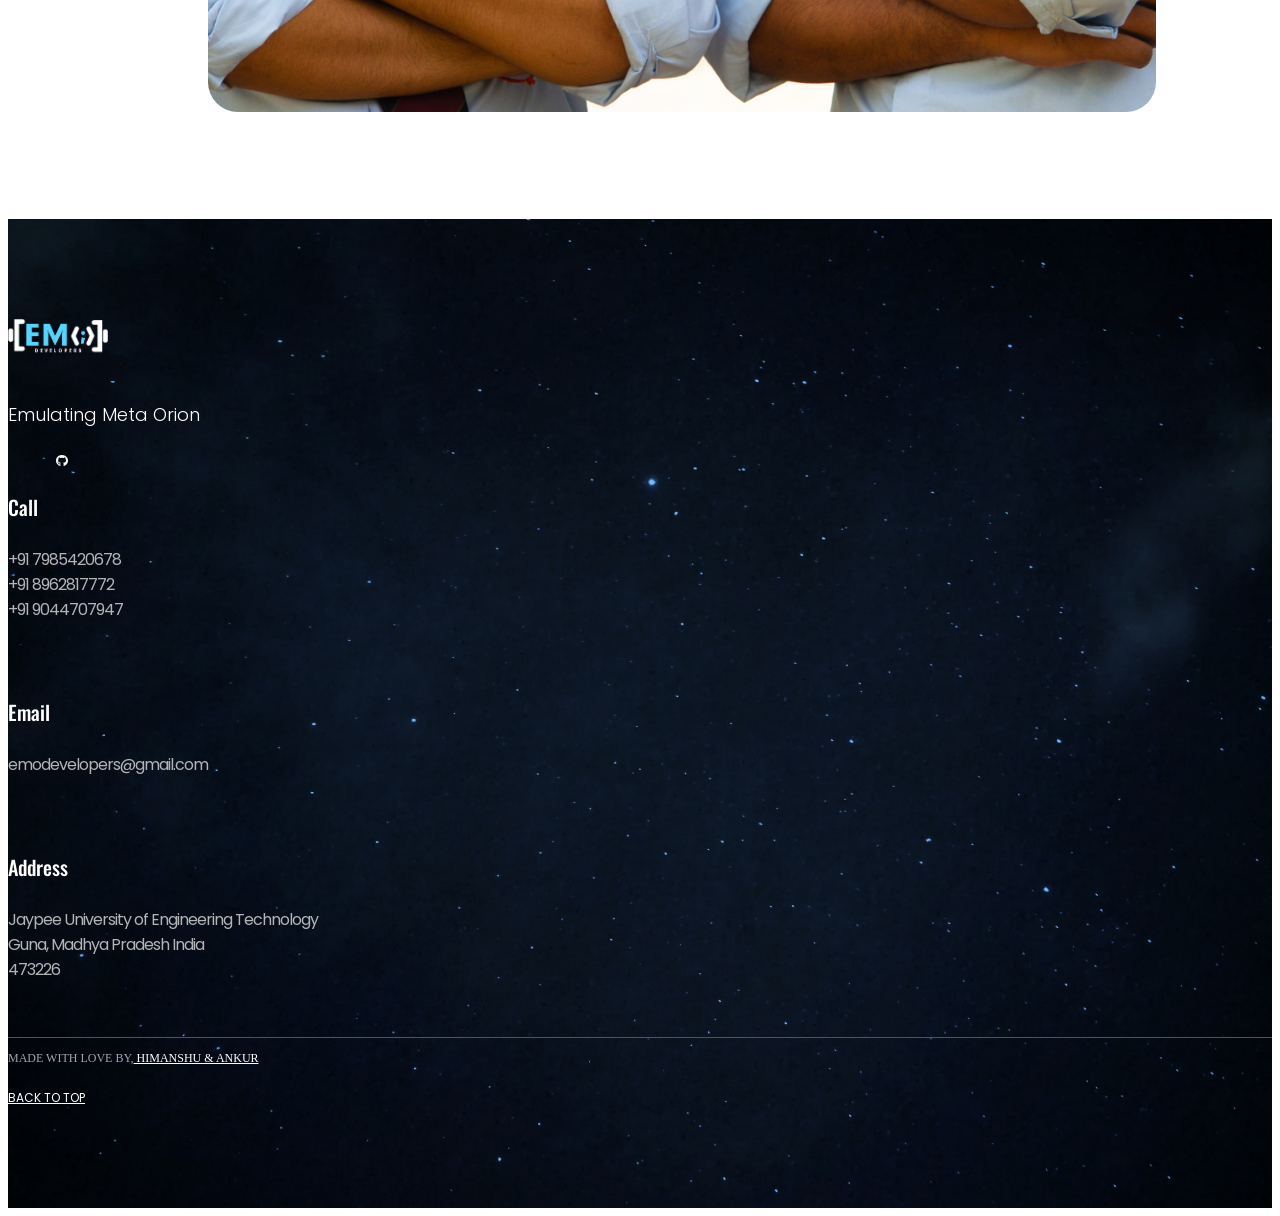
==== commit 8b080fb9: "Text align justify in index and achievement section" ====
--- a/Achievements.html
+++ b/Achievements.html
@@ -347,7 +347,7 @@
                     <div class="col-xl-6 col-lg-6">
                         <div class="welcome mt-70 mb-40">
                             <h2> BEST HASH HACK</h2>
-                            <p>Team Emo Developers, consisting of Utkarsh Rai, Vikash Saxena, Ashutosh Mishra, Himanshu Kumar Mahto, and Piyush Agarwal, showcased their exceptional skills and creativity at CIC's Annual Hackathon, Hash Hacks. We designed and implemented an innovative AR indoor navigation system that impressed the judges and secured us the prestigious first prize. Our dedication and ingenuity make us trailblazers in the world of technology and navigation. </p>
+                            <p style="text-align: justify;">Team Emo Developers, consisting of Utkarsh Rai, Vikash Saxena, Ashutosh Mishra, Himanshu Kumar Mahto, and Piyush Agarwal, showcased their exceptional skills and creativity at CIC's Annual Hackathon, Hash Hacks. We designed and implemented an innovative AR indoor navigation system that impressed the judges and secured us the prestigious first prize. Our dedication and ingenuity make us trailblazers in the world of technology and navigation. </p>
                                 <br>
                             <a href="https://devfolio.co/projects/ar-go-7ef9" class="link" style="background-color: transparent;  transition: none; box-shadow: none; " >View Project</a>
                         </div>
@@ -373,7 +373,7 @@
                     <div class="col-xl-6 col-lg-6">
                         <div class="welcome mt-70 mb-40">
                             <h2> Himanshu</h2>
-                            <p>Himanshu Kumar Mahto, a talented individual and a member of Team Emo Developers, achieved remarkable success by clinching the top prize in the prestigious Kodethon event organized by JUET, Guna. His exceptional coding skills and problem-solving abilities were on full display during the competition, earning him well-deserved recognition and the first prize. His dedication to the world of coding makes him a standout talent in the field. </p>
+                            <p style="text-align: justify;">Himanshu Kumar Mahto, a talented individual and a member of Team Emo Developers, achieved remarkable success by clinching the top prize in the prestigious Kodethon event organized by JUET, Guna. His exceptional coding skills and problem-solving abilities were on full display during the competition, earning him well-deserved recognition and the first prize. His dedication to the world of coding makes him a standout talent in the field. </p>
                                 <br>
                             <a href="#contact" class="link" style="background-color: transparent;  transition: none; box-shadow: none; " >Link</a>
                         </div>
@@ -388,7 +388,7 @@
                     <div class="col-xl-6 col-lg-6">
                         <div class="welcome mt-70 mb-40">
                             <h2> Runner Up's JUET Builds</h2>
-                            <p>Team Emo, featuring the dynamic duo Utkarsh Rai and Vikash Saxena, showcased their innovation prowess at Juet Builds, clinching the second runner-up position. Their creation, the Virtual Calisthenics Simulator, is a testament to their commitment to fitness and technology. This immersive VR app revolutionizes physical fitness, enabling users to engage in calisthenics and various physical activities from the comfort of their homes. Their achievement highlights their dedication to pushing the boundaries of technology and fitness, making them true trailblazers in the field. </p>
+                            <p style="text-align: justify;">Team Emo, featuring the dynamic duo Utkarsh Rai and Vikash Saxena, showcased their innovation prowess at Juet Builds, clinching the second runner-up position. Their creation, the Virtual Calisthenics Simulator, is a testament to their commitment to fitness and technology. This immersive VR app revolutionizes physical fitness, enabling users to engage in calisthenics and various physical activities from the comfort of their homes. Their achievement highlights their dedication to pushing the boundaries of technology and fitness, making them true trailblazers in the field. </p>
                                 <br>
                             <a href="https://devfolio.co/projects/virtual-calisthenics-simulator-5dec" class="link" style="background-color: transparent;  transition: none; box-shadow: none; " >View Project</a>
                         </div>
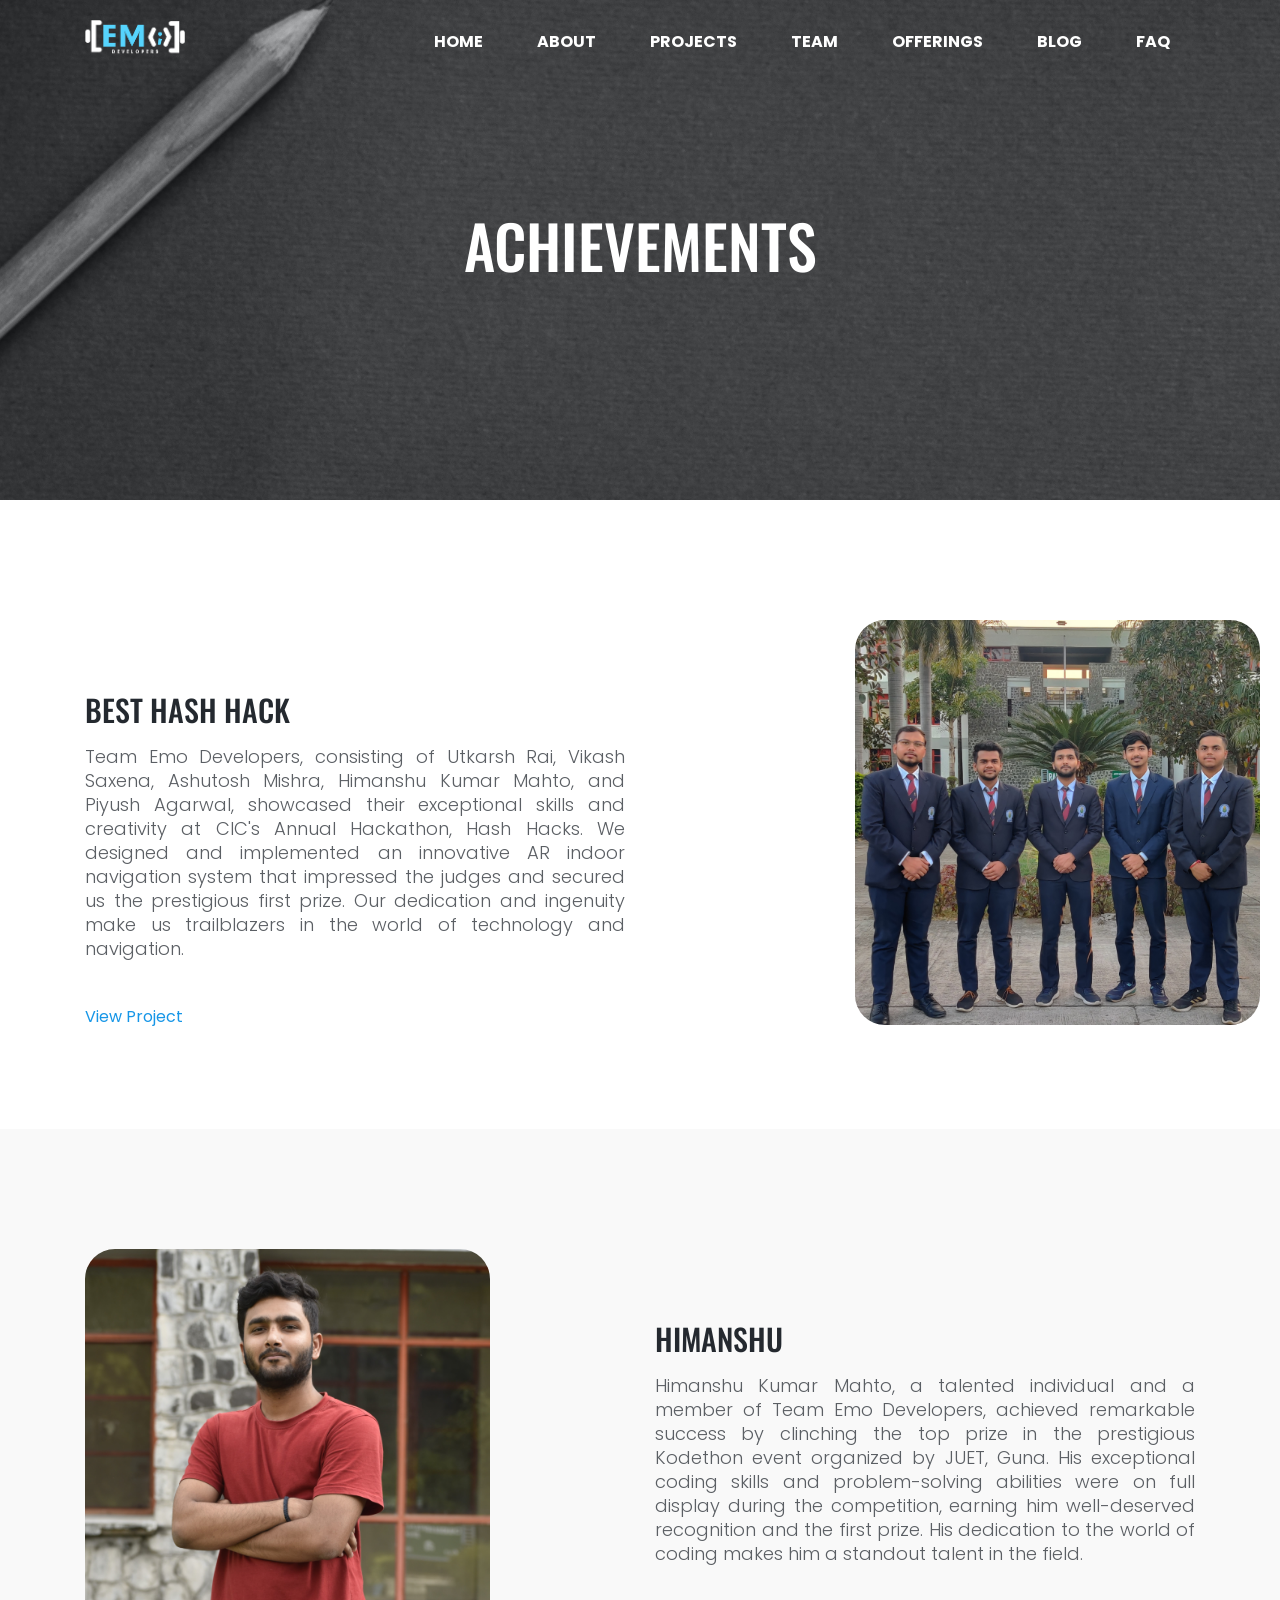
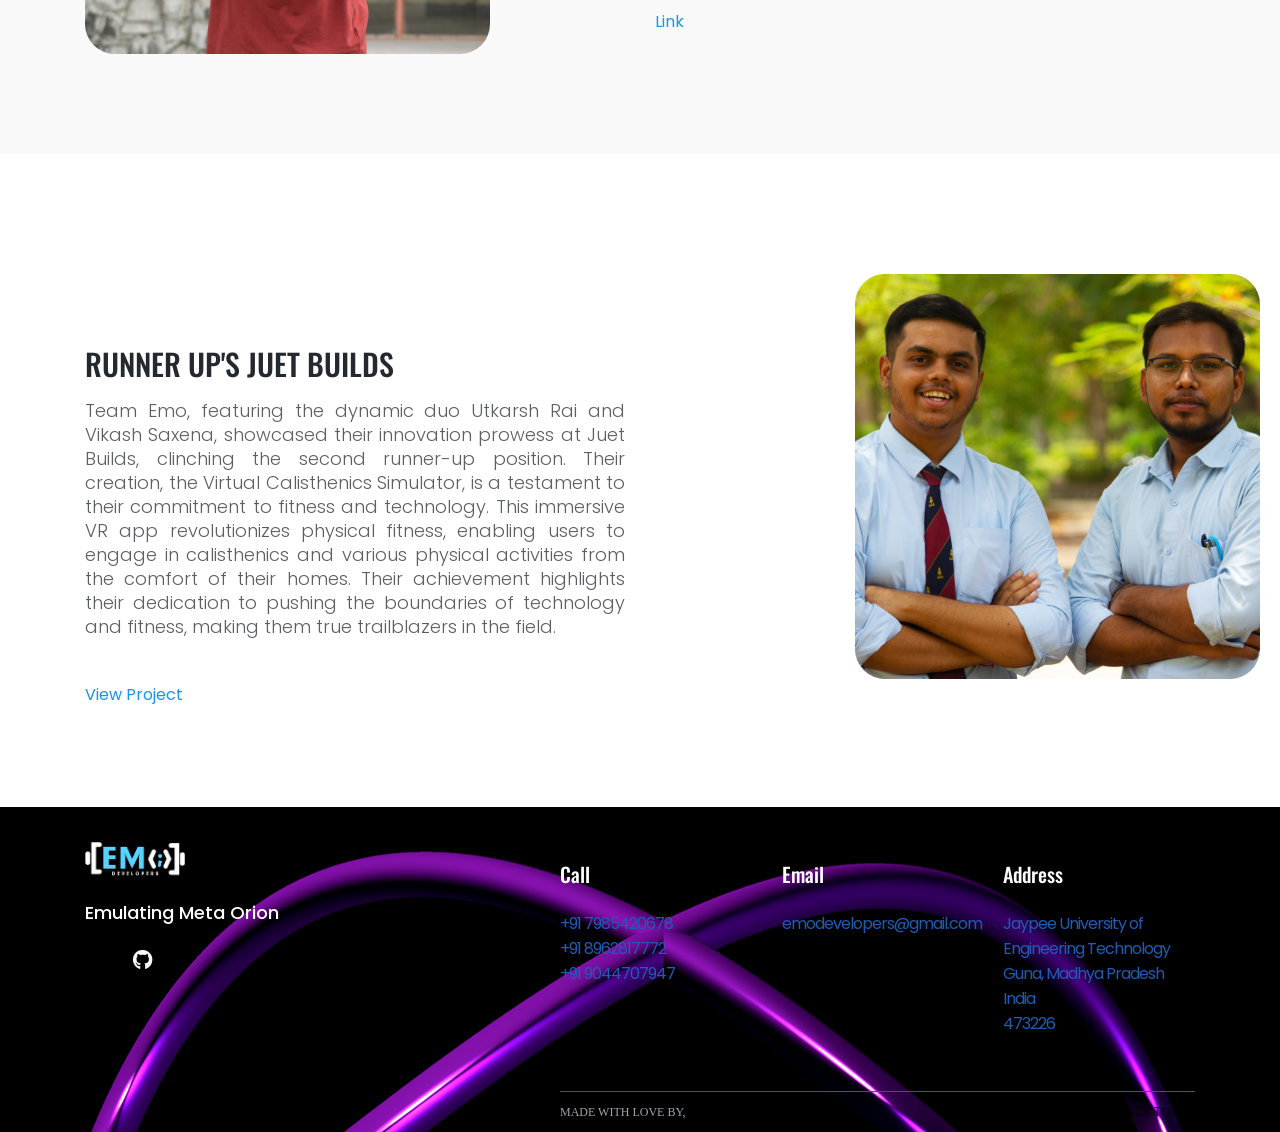
==== commit 10dcb3d3: "footer changed and project section added" ====
--- a/Achievements.html
+++ b/Achievements.html
@@ -316,8 +316,9 @@
                                     <ul>
                                         <li> <a href="index.html"> HOME </a></li>
                                         <li> <a href="index.html#about"> About</a></li>
+                                        <li> <a href="Project.html"> Projects</a></li>
                                         <li> <a href="index.html#team"> Team </a></li>
-                                        <li> <a href="index.html#services">Our Offerings</a></li>
+                                        <li> <a href="index.html#services">Offerings</a></li>
                                         <li> <a href="index.html#blog"> Blog</a></li>
                                         <li> <a href="index.html#faq"> FAQ</a></li>
                                             <!-- <a href="#"> <i class="icon_bag_alt"></i> </a>
@@ -404,7 +405,7 @@
         <!-- Footer Area -->
 <!-- <a href="contact"> -->
     <footer> 
-        <div class="footer-top pt-100 pb-90" style="background-image:url(img/bg/contactBg.jpg)" id="contact">
+        <div class="footer-top pt-100 pb-90" style="background:url(/img/slider/background2_1.png); background-size:cover;" id="contact">
             <div class="container">
                 <div class="row">
                     <div class="col-xl-5 col-lg-5">
--- a/css/default.css
+++ b/css/default.css
@@ -302,7 +302,7 @@
 	padding-top: 95px;
 }
 .pt-100 {
-	padding-top: 100px;
+	padding-top: 35px;
 }
 .pt-105 {
 	padding-top: 105px;
@@ -418,7 +418,7 @@
 	padding-bottom: 85px;
 }
 .pb-90 {
-	padding-bottom: 90px;
+	padding-bottom: 0px;
 }
 .pb-95 {
 	padding-bottom: 95px;
--- a/css/style.css
+++ b/css/style.css
@@ -171,19 +171,19 @@
 	left: 0;
 	width: 100%;
 	z-index: 2;
-	/* border-bottom: 1px solid #797b80; */
 }
 .logo {
-	padding-top: 25px;
+	padding-top: 20px;
 }
 .menu nav ul li {
 	display:inline-block;
+	margin-top: -10px;
 }
 .menu nav ul li a {
 	text-transform: uppercase;
 	font-size: 12px;
-	font-weight: 500;
-	color: #dbdbdb;
+	font-weight: 700;
+	color: #ffffff;
 	padding: 40px 25px;
 	display: inline-block;
 }
@@ -279,6 +279,7 @@
 	background:#fff;
 }
 .welcome img {
+	border-radius: 30px;
 	width:100%;
 }
 /* service Area */
@@ -539,8 +540,10 @@
 .footer-widget img {
 	padding-bottom:20px;
 }
+
 .footer-widget p {
-	color: #fff;
+	color: #ffffff;
+	font-weight: 500;
 	margin-bottom: 20px;
 }
 ul.footer-social li {
@@ -548,7 +551,7 @@
 }
 ul.footer-social li a {
 	color: #f9f9f9;
-	font-size: 12px;
+	font-size: 20px;
 	margin: 0 10px;
 }
 ul.footer-social li a:hover {
@@ -558,14 +561,14 @@
 	margin-left:0;
 }
 .footer-widget h3 {
-	color: #fff;
+	color: #ffffff;
 	padding-top: 20px;
 	font-size: 20px;
 	margin-bottom: 25px;
 }
 .footer-widget span {
 	font-size: 16px;
-	color: #b2b4b7;
+	color: #205bb4;
 	display: block;
 	line-height: 25px;
 	letter-spacing: -1px;
@@ -579,11 +582,11 @@
 	text-transform:uppercase;
 }
 .copy-right p a {
-	color:#fff;
+	color:#000000;
 }
 .back_to_top a {
 	font-size: 12px;
-	color: #fff;
+	color: #000000;
 	text-transform: uppercase;
 	line-height: 40px;
 }
@@ -598,6 +601,12 @@
 .mean-container a.meanmenu-reveal {
 	margin-top: -45px;
 }
+
+
+.footer-top p span h3{
+	color: black;
+}
+
 
 /* PreLoader */
 .preloader {
@@ -610,4 +619,5 @@
 	background-position:center;
 	z-index:9999;
 	background-repeat:no-repeat;
-}+}
+
--- a/css/responsive.css
+++ b/css/responsive.css
@@ -7,59 +7,134 @@
 
 /* Normal desktop :992px. */
 @media (min-width: 992px) and (max-width: 1200px) {
-.welcome.mt-70 {
-	margin-top:0;
-}
-.video-info.mt-25 {
-	margin-top:0;
-}
-.testimonial-active.owl-carousel .owl-nav {
-	display:none;
-}
-
-
-
-
-
-
+	.welcome.mt-70 {
+		margin-top:0;
+	}
+	.video-info.mt-25 {
+		margin-top:0;
+	}
+	.testimonial-active.owl-carousel .owl-nav {
+		display:none;
+	}
+
+	.menu nav ul li a {
+		padding: 40px 10px;
+	}
 
 }
 
  
 /* Tablet desktop :768px. */
 @media (min-width: 768px) and (max-width: 991px) {
-.testimonial-active.owl-carousel .owl-nav {
-	display:none;
-}
-.welcome.mt-70 {
-	margin-top:0;
-}
-.video-info.mt-25 {
-	margin-top:0;
-}
-.slider-active.owl-carousel .owl-nav{
-	display:none;
-}
-.slider-inner h2 {
-	font-size: 40px;
-}
-.menu nav ul li a {
-	padding: 40px 10px;
-}
-.slider-inner p {
-	font-size: 14px;
-}
-.project-area .mix-width {
-	width: 50%;
-	margin-bottom: 40px;
-}
-.footer-widget {
-	margin-bottom: 50px;
-}
-
-
-
-
+	body{
+		font-size: 0.5rem;
+	}
+	.col,
+	.col-1,
+	.col-10,
+	.col-11,
+	.col-12,
+	.col-2,
+	.col-3,
+	.col-4,
+	.col-5,
+	.col-6,
+	.col-7,
+	.col-8,
+	.col-9,
+	.col-auto,
+	.col-lg,
+	.col-lg-1,
+	.col-lg-10,
+	.col-lg-11,
+	.col-lg-12,
+	.col-lg-2,
+	.col-lg-3,
+	.col-lg-4,
+	.col-lg-5,
+	.col-lg-6,
+	.col-lg-7,
+	.col-lg-8,
+	.col-lg-9,
+	.col-lg-auto,
+	.col-md,
+	.col-md-1,
+	.col-md-10,
+	.col-md-11,
+	.col-md-12,
+	.col-md-2,
+	.col-md-3,
+	.col-md-4,
+	.col-md-5,
+	.col-md-6,
+	.col-md-7,
+	.col-md-8,
+	.col-md-9,
+	.col-md-auto,
+	.col-sm,
+	.col-sm-1,
+	.col-sm-10,
+	.col-sm-11,
+	.col-sm-12,
+	.col-sm-2,
+	.col-sm-3,
+	.col-sm-4,
+	.col-sm-5,
+	.col-sm-6,
+	.col-sm-7,
+	.col-sm-8,
+	.col-sm-9,
+	.col-sm-auto,
+	.col-xl,
+	.col-xl-1,
+	.col-xl-10,
+	.col-xl-11,
+	.col-xl-12,
+	.col-xl-2,
+	.col-xl-3,
+	.col-xl-4,
+	.col-xl-5,
+	.col-xl-6,
+	.col-xl-7,
+	.col-xl-8,
+	.col-xl-9,
+	.col-xl-auto {
+		position: relative;
+		width: 100%;
+		min-height: 1px;
+		padding-right: 0px;
+		padding-left: 0px
+	}
+
+	.testimonial-active.owl-carousel .owl-nav {
+		display:none;
+	}
+	.welcome.mt-70 {
+		margin-top:0;
+	}
+	.video-info.mt-25 {
+		margin-top:0;
+	}
+	.slider-active.owl-carousel .owl-nav{
+		display:none;
+	}
+	.slider-inner h2 {
+		font-size: 40px;
+	}
+	.menu nav ul li a {
+		padding: 40px 10px;
+		font-size: 0.5rem;
+	}
+	.slider-inner p {
+		font-size: 14px;
+	}
+	.project-area .mix-width {
+		width: 50%;
+		margin-bottom: 40px;
+	}
+	.footer-widget {
+		margin-bottom: 50px;
+	}
 }
 
 
@@ -67,80 +142,79 @@
 /* small mobile :320px. */
 @media (max-width: 767px) {
 	
-.footer-widget {
-	margin-bottom: 50px;
-}
-.project-area .mix-width {
-	width: 50%;
-	margin-bottom: 40px;
-}
-.slider-active.owl-carousel .owl-nav{
-	display:none;
-}
-.testimonial-active.owl-carousel .owl-nav {
-	display:none;
-}
-.welcome.mt-70 {
-	margin-top:0;
-}
-.video-info.mt-25 {
-	margin-top:0;
-}
-.slider-inner h2 {
-	font-size: 22px;
-}
-.slider-inner span {
-	font-size: 11px;
-	letter-spacing: 2px;
-}
-.slider-inner p {
-	font-size: 12px;
-	margin-bottom:30px;
-}
-.welcome h2 {
-	font-size: 20px;
-	line-height: 30px;
-}
-.section-title h3 {
-	font-size: 25px;
-	margin-bottom: 10px;
-}
-.video-info h3 {
-	font-size: 25px;
-	margin-bottom: 15px;
-}
-.cta h2 {
-	font-size: 25px;
-	line-height: 30px;
-	margin-bottom: 25px;
-}
-.section-title p {
-	font-size: 13px;
-}
-.single-testimonial p {
-	font-size: 13px;
-	line-height: 20px;
-	margin-bottom: 20px;
-}
-.card .card-header h2 button::before {
-	display:none;
-}
-.card .card-header h2 button:after {
-	display:none;
-} 
-.card .card-header h2 button {
-	padding: 15px;
-}
-.card-body {
-	padding: 10px 15px;
-}
-.brand-active .single-brand img {
-	width: inherit;
-}
-.span-none {
-	display:inline-block;
-}
- 
+	.footer-widget {
+		margin-bottom: 50px;
+	}
+	.project-area .mix-width {
+		width: 50%;
+		margin-bottom: 40px;
+	}
+	.slider-active.owl-carousel .owl-nav{
+		display:none;
+	}
+	.testimonial-active.owl-carousel .owl-nav {
+		display:none;
+	}
+	.welcome.mt-70 {
+		margin-top:0;
+	}
+	.video-info.mt-25 {
+		margin-top:0;
+	}
+	.slider-inner h2 {
+		font-size: 22px;
+	}
+	.slider-inner span {
+		font-size: 11px;
+		letter-spacing: 2px;
+	}
+	.slider-inner p {
+		font-size: 12px;
+		margin-bottom:30px;
+	}
+	.welcome h2 {
+		font-size: 20px;
+		line-height: 30px;
+	}
+	.section-title h3 {
+		font-size: 25px;
+		margin-bottom: 10px;
+	}
+	.video-info h3 {
+		font-size: 25px;
+		margin-bottom: 15px;
+	}
+	.cta h2 {
+		font-size: 25px;
+		line-height: 30px;
+		margin-bottom: 25px;
+	}
+	.section-title p {
+		font-size: 13px;
+	}
+	.single-testimonial p {
+		font-size: 13px;
+		line-height: 20px;
+		margin-bottom: 20px;
+	}
+	.card .card-header h2 button::before {
+		display:none;
+	}
+	.card .card-header h2 button:after {
+		display:none;
+	} 
+	.card .card-header h2 button {
+		padding: 15px;
+	}
+	.card-body {
+		padding: 10px 15px;
+	}
+	.brand-active .single-brand img {
+		width: inherit;
+	}
+	.span-none {
+		display:inline-block;
+	}
 }
 
 /* For screens smaller than 480px */
@@ -152,18 +226,18 @@
   */
 /* Large Mobile :480px. */
 @media only screen and (min-width: 480px) and (max-width: 767px) {
-.container {width:450px}
-.slider-inner span {
-	font-size: 14px;
-	letter-spacing: 3px;
-}
-.slider-inner h2 {
-	font-size: 30px;
-}
-.slider-inner p {
-	font-size: 13px;
-}
-.span-none {
-	display:inline-block;
-}
+	.container {width:450px}
+	.slider-inner span {
+		font-size: 14px;
+		letter-spacing: 3px;
+	}
+	.slider-inner h2 {
+		font-size: 30px;
+	}
+	.slider-inner p {
+		font-size: 13px;
+	}
+	.span-none {
+		display:inline-block;
+	}
 }
